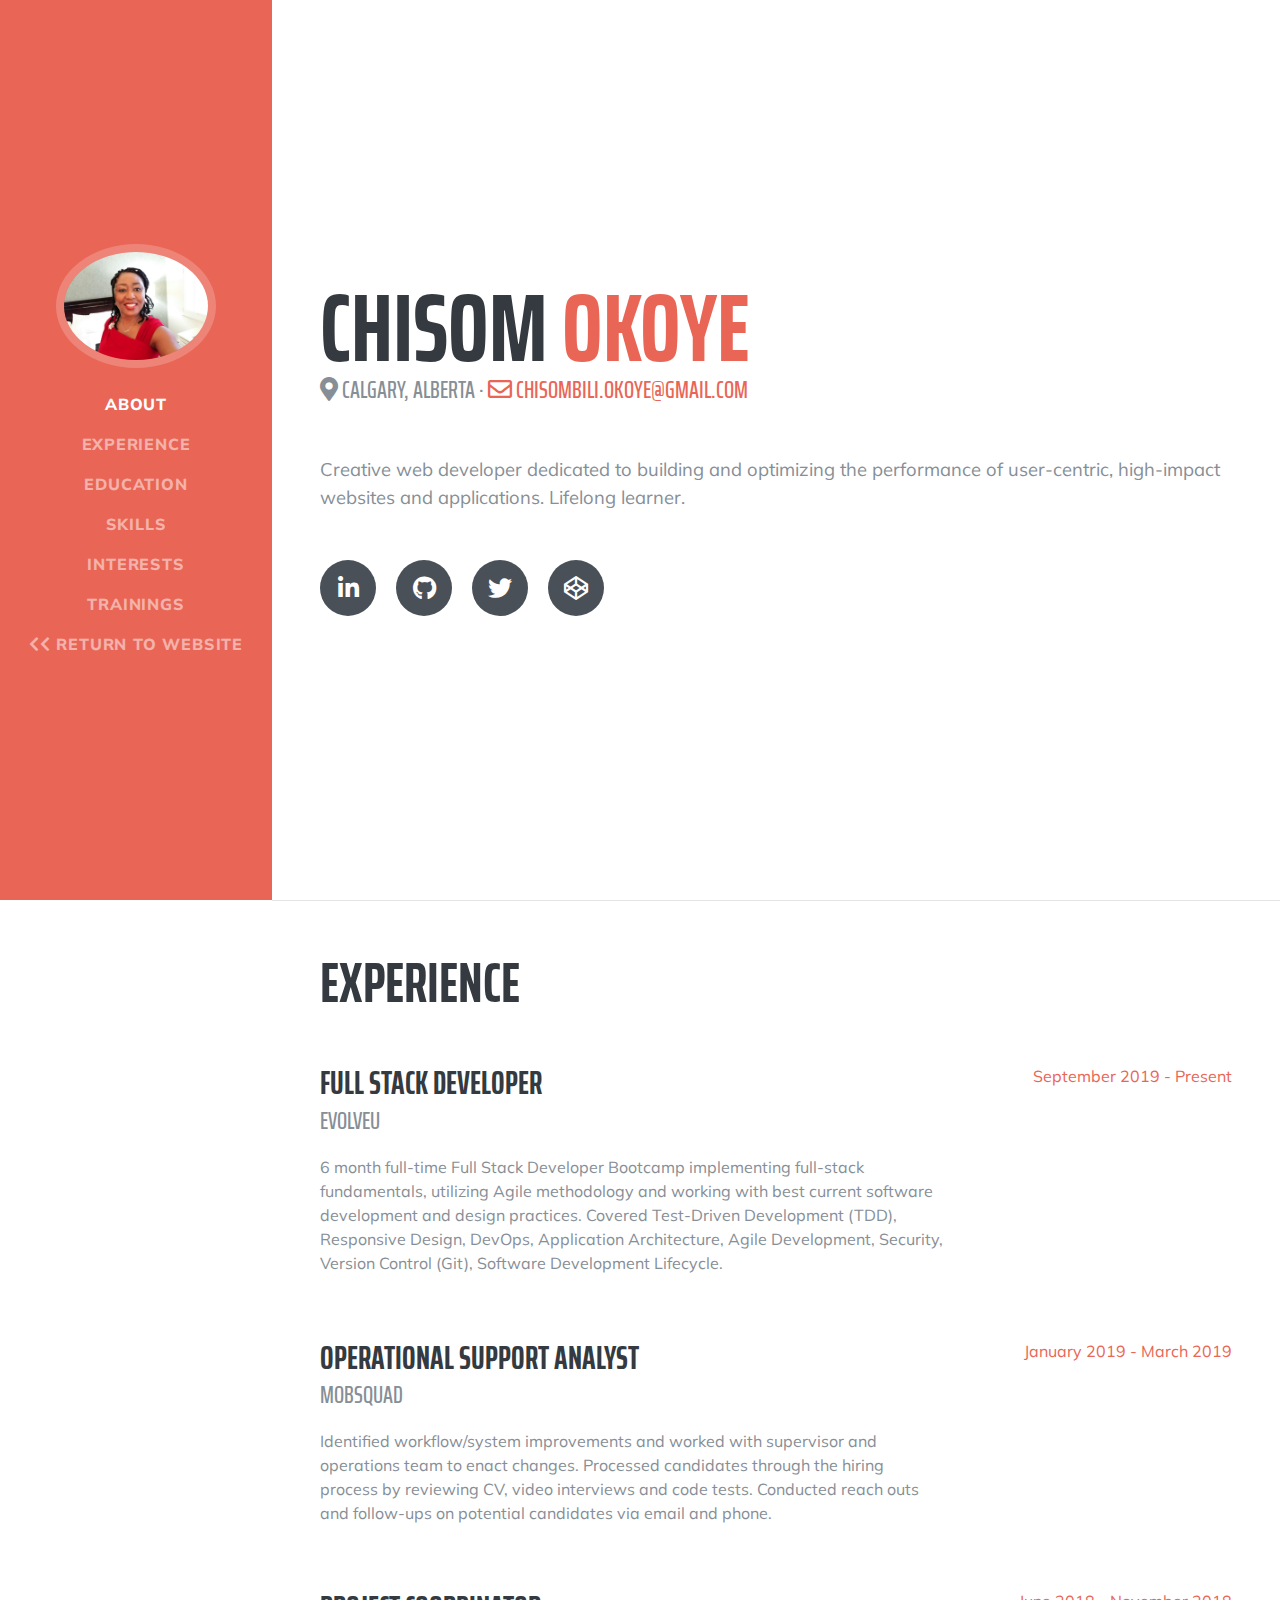
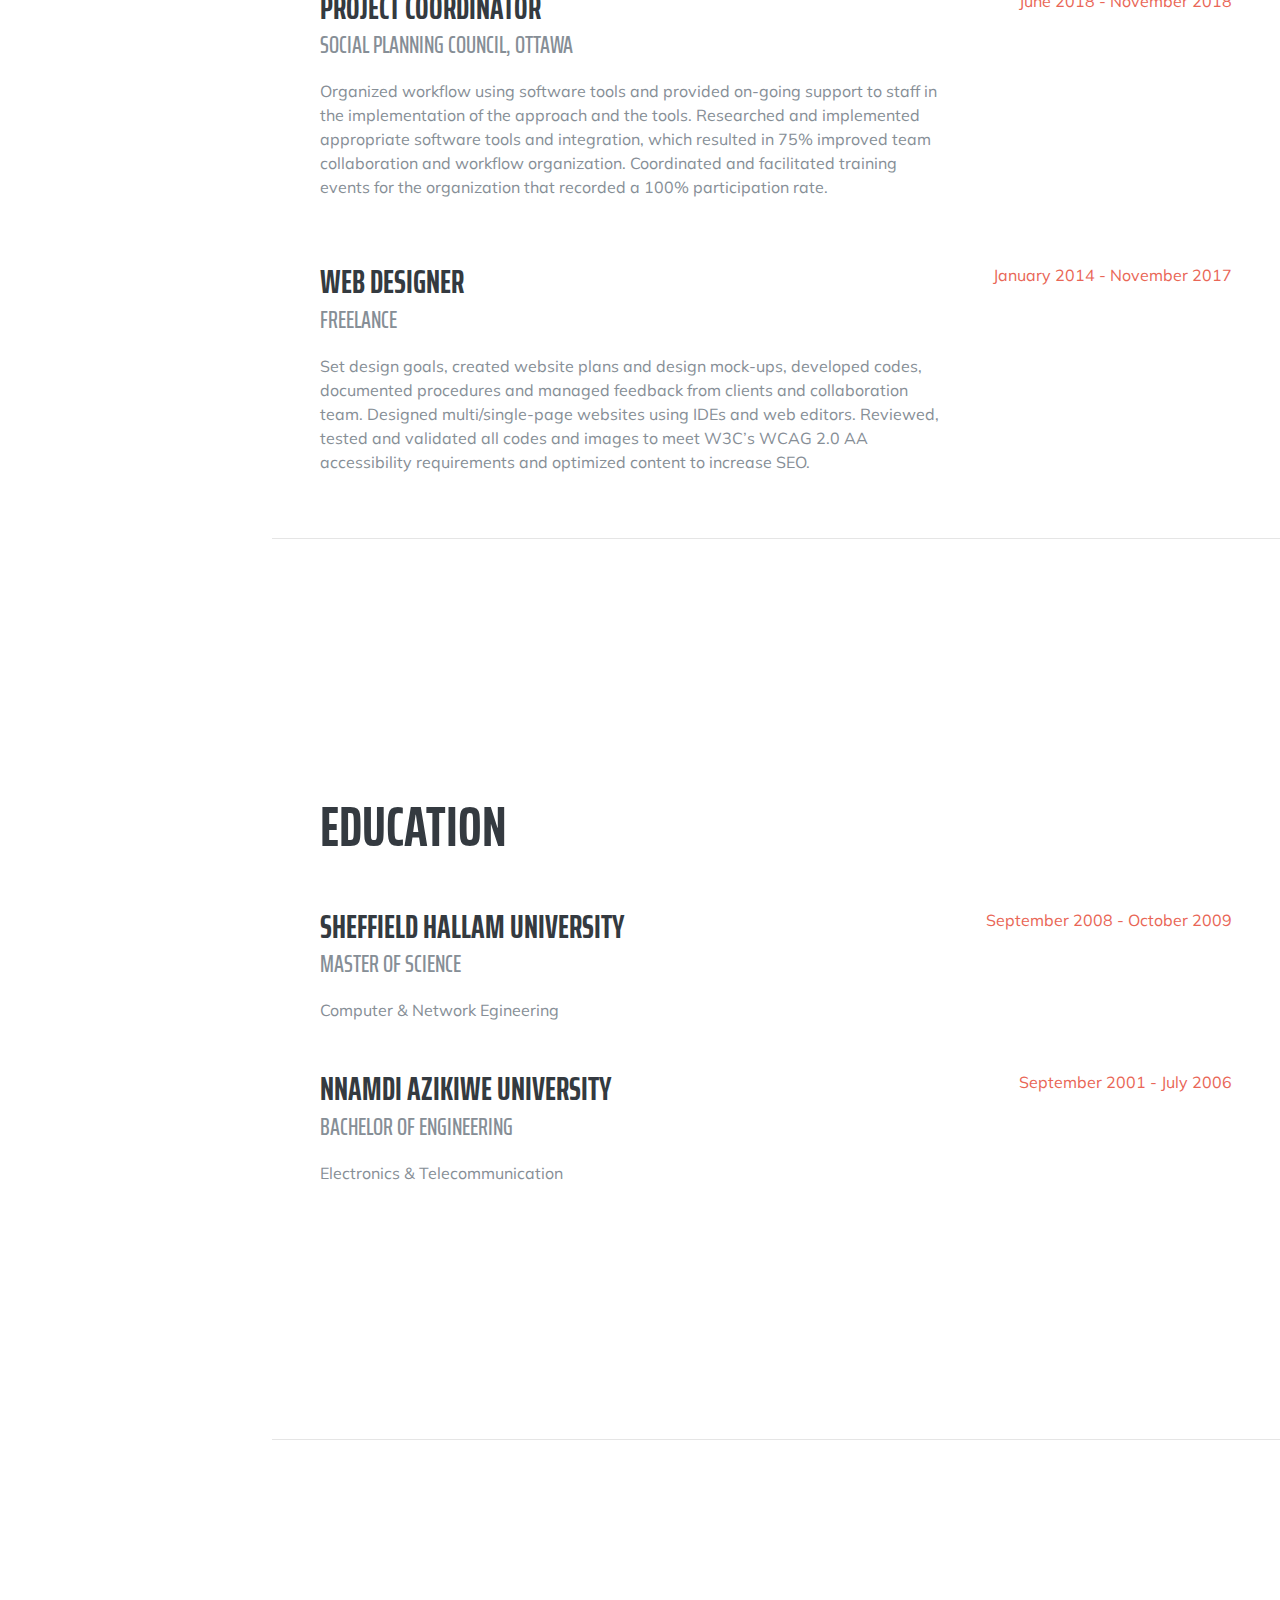
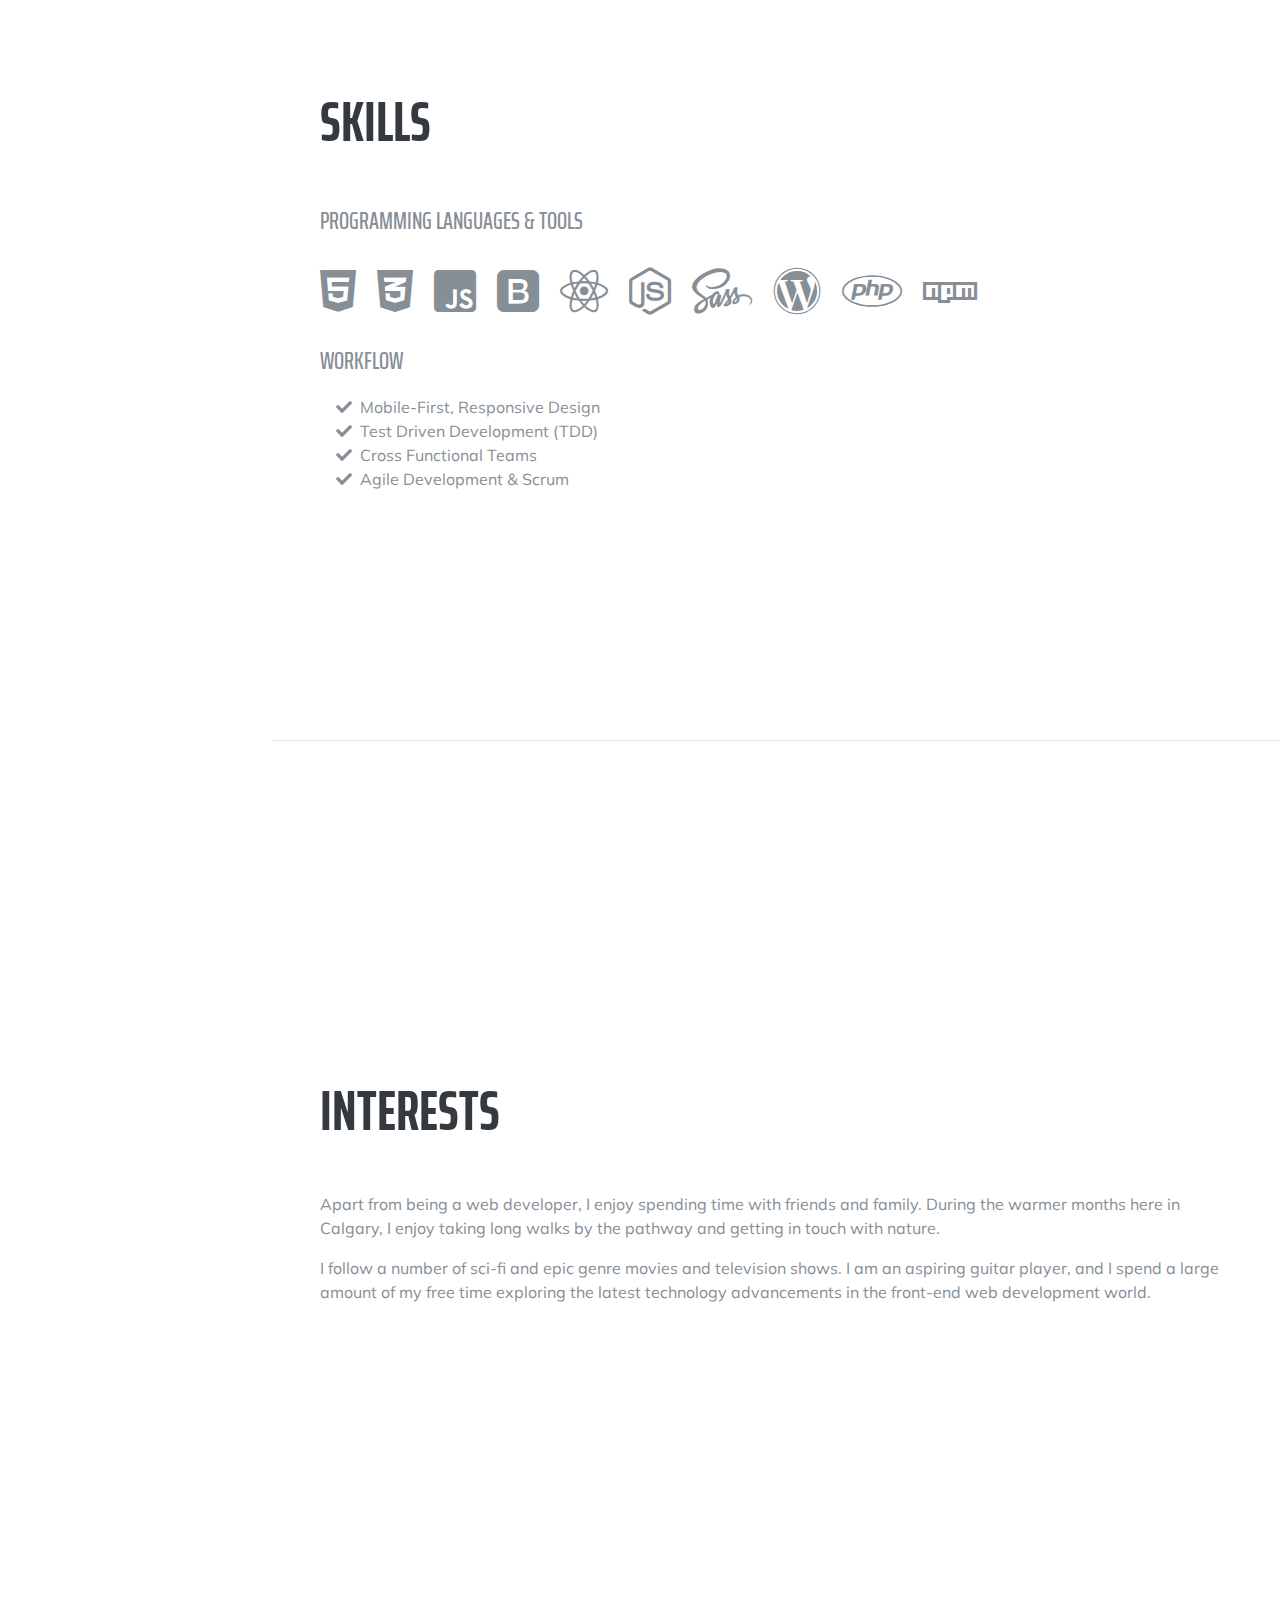
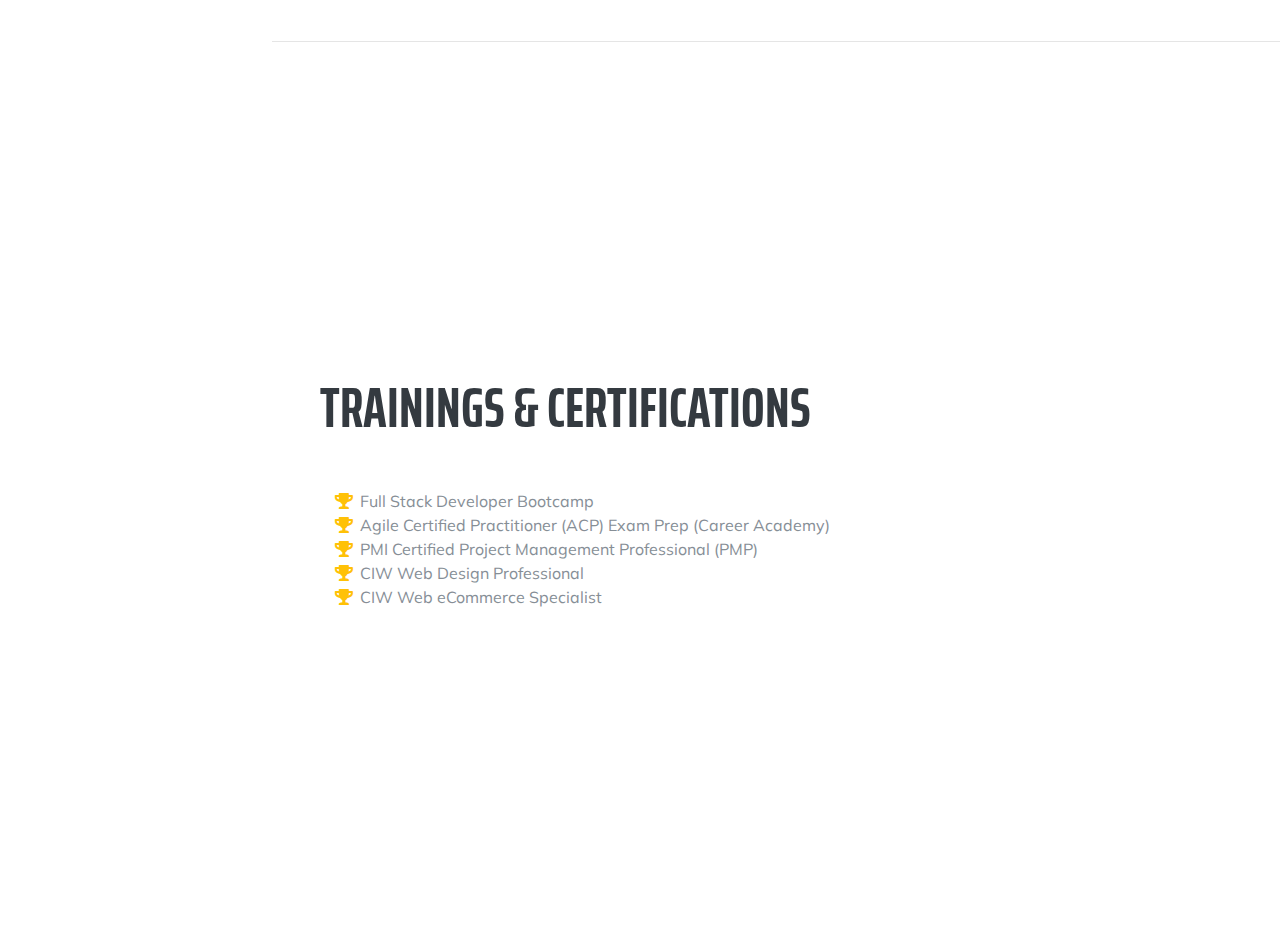
==== resume/index.html @ f071f581 "Updated texts" ====
<!DOCTYPE html>
<html lang="en">
  <head>
    <meta charset="utf-8" />
    <meta
      name="viewport"
      content="width=device-width, initial-scale=1, shrink-to-fit=no"
    />
    <meta name="description" content="My Web Developer Resume" />
    <meta name="author" content="Chisombili Okoye" />

    <title>Resume - Chisombili Okoye</title>

    <!-- Bootstrap core CSS -->
    <link href="vendor/bootstrap/css/bootstrap.min.css" rel="stylesheet" />

    <!-- Custom fonts for this template -->
    <link
      href="https://fonts.googleapis.com/css?family=Saira+Extra+Condensed:500,700"
      rel="stylesheet"
    />
    <link
      href="https://fonts.googleapis.com/css?family=Muli:400,400i,800,800i"
      rel="stylesheet"
    />
    <link href="vendor/fontawesome-free/css/all.min.css" rel="stylesheet" />

    <!-- Custom styles for this template -->
    <link href="css/resume.css" rel="stylesheet" />
    <link rel="icon" type="image" href="../images/favicon.png" />
  </head>

  <body id="page-top">
    <nav
      class="navbar navbar-expand-lg navbar-dark bg-primary fixed-top"
      id="sideNav"
    >
      <a class="navbar-brand js-scroll-trigger" href="#page-top">
        <span class="d-block d-lg-none">Chisom Okoye</span>
        <span class="d-none d-lg-block">
          <img
            class="img-fluid img-profile rounded-circle mx-auto mb-2"
            src="../images/profilePhoto.jpg"
            alt=""
          />
        </span>
      </a>
      <button
        class="navbar-toggler"
        type="button"
        data-toggle="collapse"
        data-target="#navbarSupportedContent"
        aria-controls="navbarSupportedContent"
        aria-expanded="false"
        aria-label="Toggle navigation"
      >
        <span class="navbar-toggler-icon"></span>
      </button>
      <div class="collapse navbar-collapse" id="navbarSupportedContent">
        <ul class="navbar-nav">
          <li class="nav-item">
            <a class="nav-link js-scroll-trigger" href="#about">About</a>
          </li>
          <li class="nav-item">
            <a class="nav-link js-scroll-trigger" href="#experience"
              >Experience</a
            >
          </li>
          <li class="nav-item">
            <a class="nav-link js-scroll-trigger" href="#education"
              >Education</a
            >
          </li>
          <li class="nav-item">
            <a class="nav-link js-scroll-trigger" href="#skills">Skills</a>
          </li>
          <li class="nav-item">
            <a class="nav-link js-scroll-trigger" href="#interests"
              >Interests</a
            >
          </li>
          <li class="nav-item">
            <a class="nav-link js-scroll-trigger" href="#awards">Trainings</a>
          </li>
          <li class="nav-item">
            <a class="nav-link js-scroll-trigger" href="../index.html"
              ><i class="fas fa-chevron-left"></i
              ><i class="fas fa-chevron-left"></i> Return to Website</a
            >
          </li>
        </ul>
      </div>
    </nav>

    <div class="container-fluid p-0">
      <section
        class="resume-section p-3 p-lg-5 d-flex align-items-center"
        id="about"
      >
        <div class="w-100">
          <h1 class="mb-0">
            Chisom
            <span class="text-primary">Okoye</span>
          </h1>
          <div class="subheading mb-5">
            <i class="fas fa-map-marker-alt"></i>
            Calgary, Alberta ·
            <a href="mailto:chisombili.okoye@gmail.com">
              <i class="far fa-envelope"></i>
              chisombili.okoye@gmail.com</a
            >
          </div>
          <p class="lead mb-5">
            Creative web developer dedicated to building and optimizing the
            performance of user-centric, high-impact websites and applications.
            Lifelong learner.
          </p>
          <div class="social-icons">
            <a href="https://www.linkedin.com/in/chisom-trisha-okoye/">
              <i class="fab fa-linkedin-in"></i>
            </a>
            <a href="https://github.com/Trishachi">
              <i class="fab fa-github"></i>
            </a>
            <a href="https://twitter.com/trishachi">
              <i class="fab fa-twitter"></i>
            </a>
            <a href="https://codepen.io/trishachi">
              <i class="fab fa-codepen"></i>
            </a>
          </div>
        </div>
      </section>

      <hr class="m-0" />

      <section
        class="resume-section p-3 p-lg-5 d-flex justify-content-center"
        id="experience"
      >
        <div class="w-100">
          <h2 class="mb-5">Experience</h2>

          <div
            class="resume-item d-flex flex-column flex-md-row justify-content-between mb-5"
          >
            <div class="resume-content">
              <h3 class="mb-0">Full Stack Developer</h3>
              <div class="subheading mb-3">EvolveU</div>
              <p>
                6 month full-time Full Stack Developer Bootcamp implementing
                full-stack fundamentals, utilizing Agile methodology and working
                with best current software development and design practices.
                Covered Test-Driven Development (TDD), Responsive Design,
                DevOps, Application Architecture, Agile Development, Security,
                Version Control (Git), Software Development Lifecycle.
              </p>
            </div>
            <div class="resume-date text-md-right">
              <span class="text-primary">September 2019 - Present</span>
            </div>
          </div>

          <div
            class="resume-item d-flex flex-column flex-md-row justify-content-between mb-5"
          >
            <div class="resume-content">
              <h3 class="mb-0">Operational Support Analyst</h3>
              <div class="subheading mb-3">MobSquad</div>
              <p>
                Identified workflow/system improvements and worked with
                supervisor and operations team to enact changes. Processed
                candidates through the hiring process by reviewing CV, video
                interviews and code tests. Conducted reach outs and follow-ups
                on potential candidates via email and phone.
              </p>
            </div>
            <div class="resume-date text-md-right">
              <span class="text-primary">January 2019 - March 2019</span>
            </div>
          </div>

          <div
            class="resume-item d-flex flex-column flex-md-row justify-content-between mb-5"
          >
            <div class="resume-content">
              <h3 class="mb-0">Project Coordinator</h3>
              <div class="subheading mb-3">Social Planning Council, Ottawa</div>
              <p>
                Organized workflow using software tools and provided on-going
                support to staff in the implementation of the approach and the
                tools. Researched and implemented appropriate software tools and
                integration, which resulted in 75% improved team collaboration
                and workflow organization. Coordinated and facilitated training
                events for the organization that recorded a 100% participation
                rate.
              </p>
            </div>
            <div class="resume-date text-md-right">
              <span class="text-primary">June 2018 - November 2018</span>
            </div>
          </div>

          <div
            class="resume-item d-flex flex-column flex-md-row justify-content-between"
          >
            <div class="resume-content">
              <h3 class="mb-0">Web Designer</h3>
              <div class="subheading mb-3">Freelance</div>
              <p>
                Set design goals, created website plans and design mock-ups,
                developed codes, documented procedures and managed feedback from
                clients and collaboration team. Designed multi/single-page
                websites using IDEs and web editors. Reviewed, tested and
                validated all codes and images to meet W3C’s WCAG 2.0 AA
                accessibility requirements and optimized content to increase
                SEO.
              </p>
            </div>
            <div class="resume-date text-md-right">
              <span class="text-primary">January 2014 - November 2017</span>
            </div>
          </div>
        </div>
      </section>

      <hr class="m-0" />

      <section
        class="resume-section p-3 p-lg-5 d-flex align-items-center"
        id="education"
      >
        <div class="w-100">
          <h2 class="mb-5">Education</h2>

          <div
            class="resume-item d-flex flex-column flex-md-row justify-content-between mb-5"
          >
            <div class="resume-content">
              <h3 class="mb-0">Sheffield Hallam University</h3>
              <div class="subheading mb-3">Master of Science</div>
              <div>Computer & Network Egineering</div>
            </div>
            <div class="resume-date text-md-right">
              <span class="text-primary">September 2008 - October 2009</span>
            </div>
          </div>

          <div
            class="resume-item d-flex flex-column flex-md-row justify-content-between"
          >
            <div class="resume-content">
              <h3 class="mb-0">Nnamdi Azikiwe University</h3>
              <div class="subheading mb-3">Bachelor of Engineering</div>
              <div>Electronics & Telecommunication</div>
            </div>
            <div class="resume-date text-md-right">
              <span class="text-primary">September 2001 - July 2006</span>
            </div>
          </div>
        </div>
      </section>

      <hr class="m-0" />

      <section
        class="resume-section p-3 p-lg-5 d-flex align-items-center"
        id="skills"
      >
        <div class="w-100">
          <h2 class="mb-5">Skills</h2>

          <div class="subheading mb-3">Programming Languages &amp; Tools</div>
          <ul class="list-inline dev-icons">
            <li class="list-inline-item">
              <i class="fab fa-html5"></i>
            </li>
            <li class="list-inline-item">
              <i class="fab fa-css3-alt"></i>
            </li>
            <li class="list-inline-item">
              <i class="fab fa-js-square"></i>
            </li>
            <li class="list-inline-item">
              <i class="fab fa-bootstrap"></i>
            </li>
            <li class="list-inline-item">
              <i class="fab fa-react"></i>
            </li>
            <li class="list-inline-item">
              <i class="fab fa-node-js"></i>
            </li>
            <li class="list-inline-item">
              <i class="fab fa-sass"></i>
            </li>
            <li class="list-inline-item">
              <i class="fab fa-wordpress"></i>
            </li>
            <li class="list-inline-item">
              <i class="fab fa-php"></i>
            </li>
            <li class="list-inline-item">
              <i class="fab fa-npm"></i>
            </li>
          </ul>

          <div class="subheading mb-3">Workflow</div>
          <ul class="fa-ul mb-0">
            <li>
              <i class="fa-li fa fa-check"></i>
              Mobile-First, Responsive Design
            </li>
            <li>
              <i class="fa-li fa fa-check"></i>
              Test Driven Development (TDD)
            </li>
            <li>
              <i class="fa-li fa fa-check"></i>
              Cross Functional Teams
            </li>
            <li>
              <i class="fa-li fa fa-check"></i>
              Agile Development &amp; Scrum
            </li>
          </ul>
        </div>
      </section>

      <hr class="m-0" />

      <section
        class="resume-section p-3 p-lg-5 d-flex align-items-center"
        id="interests"
      >
        <div class="w-100">
          <h2 class="mb-5">Interests</h2>
          <p>
            Apart from being a web developer, I enjoy spending time with friends
            and family. During the warmer months here in Calgary, I enjoy taking
            long walks by the pathway and getting in touch with nature.
          </p>
          <p class="mb-0">
            I follow a number of sci-fi and epic genre movies and television
            shows. I am an aspiring guitar player, and I spend a large amount of
            my free time exploring the latest technology advancements in the
            front-end web development world.
          </p>
        </div>
      </section>

      <hr class="m-0" />

      <section
        class="resume-section p-3 p-lg-5 d-flex align-items-center"
        id="awards"
      >
        <div class="w-100">
          <h2 class="mb-5">Trainings &amp; Certifications</h2>
          <ul class="fa-ul mb-0">
            <li>
              <i class="fa-li fa fa-trophy text-warning"></i>
              Full Stack Developer Bootcamp
            </li>
            <li>
              <i class="fa-li fa fa-trophy text-warning"></i>
              Agile Certified Practitioner (ACP) Exam Prep (Career Academy)
            </li>
            <li>
              <i class="fa-li fa fa-trophy text-warning"></i>
              PMI Certified Project Management Professional (PMP)
            </li>
            <li>
              <i class="fa-li fa fa-trophy text-warning"></i>
              CIW Web Design Professional
            </li>
            <li>
              <i class="fa-li fa fa-trophy text-warning"></i>
              CIW Web eCommerce Specialist
            </li>
          </ul>
        </div>
      </section>
    </div>

    <!-- Bootstrap core JavaScript -->
    <script src="vendor/jquery/jquery.min.js"></script>
    <script src="vendor/bootstrap/js/bootstrap.bundle.min.js"></script>

    <!-- Plugin JavaScript -->
    <script src="vendor/jquery-easing/jquery.easing.min.js"></script>

    <!-- Custom scripts for this template -->
    <script src="js/resume.min.js"></script>
  </body>
</html>
---- resume/css/resume.css ----
/*!
 * Start Bootstrap - Resume v5.0.8 (https://startbootstrap.com/template-overviews/resume)
 * Copyright 2013-2019 Start Bootstrap
 * Licensed under MIT (https://github.com/BlackrockDigital/startbootstrap-resume/blob/master/LICENSE)
 */

body {
  font-family: "Muli", -apple-system, BlinkMacSystemFont, "Segoe UI", Roboto,
    "Helvetica Neue", Arial, sans-serif, "Apple Color Emoji", "Segoe UI Emoji",
    "Segoe UI Symbol", "Noto Color Emoji";
  padding-top: 54px;
  color: #868e96;
}

@media (min-width: 992px) {
  body {
    padding-top: 0;
    padding-left: 17rem;
  }
}

h1,
h2,
h3,
h4,
h5,
h6 {
  font-family: "Saira Extra Condensed", -apple-system, BlinkMacSystemFont,
    "Segoe UI", Roboto, "Helvetica Neue", Arial, sans-serif, "Apple Color Emoji",
    "Segoe UI Emoji", "Segoe UI Symbol", "Noto Color Emoji";
  font-weight: 700;
  text-transform: uppercase;
  color: #343a40;
}

h1 {
  font-size: 6rem;
  line-height: 5.5rem;
}

h2 {
  font-size: 3.5rem;
}

h3 {
  font-size: 2rem;
}

p.lead {
  font-size: 1.15rem;
  font-weight: 400;
}

.subheading {
  text-transform: uppercase;
  font-weight: 500;
  font-family: "Saira Extra Condensed", -apple-system, BlinkMacSystemFont,
    "Segoe UI", Roboto, "Helvetica Neue", Arial, sans-serif, "Apple Color Emoji",
    "Segoe UI Emoji", "Segoe UI Symbol", "Noto Color Emoji";
  font-size: 1.5rem;
}

.social-icons a {
  display: inline-block;
  height: 3.5rem;
  width: 3.5rem;
  background-color: #495057;
  color: #fff !important;
  border-radius: 100%;
  text-align: center;
  font-size: 1.5rem;
  line-height: 3.5rem;
  margin-right: 1rem;
}

.social-icons a:last-child {
  margin-right: 0;
}

.social-icons a:hover {
  background-color: #e96656;
}

.dev-icons {
  font-size: 3rem;
}

.dev-icons .list-inline-item i:hover {
  color: #e96656;
}

#sideNav .navbar-nav .nav-item .nav-link {
  font-weight: 800;
  letter-spacing: 0.05rem;
  text-transform: uppercase;
}

#sideNav .navbar-toggler:focus {
  outline-color: #d48a6e;
}

@media (min-width: 992px) {
  #sideNav {
    text-align: center;
    position: fixed;
    top: 0;
    left: 0;
    display: flex;
    flex-direction: column;
    width: 17rem;
    height: 100vh;
  }
  #sideNav .navbar-brand {
    display: flex;
    margin: auto auto 0;
    padding: 0.5rem;
  }
  #sideNav .navbar-brand .img-profile {
    max-width: 10rem;
    max-height: 10rem;
    border: 0.5rem solid rgba(255, 255, 255, 0.2);
  }
  #sideNav .navbar-collapse {
    display: flex;
    align-items: flex-start;
    flex-grow: 0;
    width: 100%;
    margin-bottom: auto;
  }
  #sideNav .navbar-collapse .navbar-nav {
    flex-direction: column;
    width: 100%;
  }
  #sideNav .navbar-collapse .navbar-nav .nav-item {
    display: block;
  }
  #sideNav .navbar-collapse .navbar-nav .nav-item .nav-link {
    display: block;
  }
}

section.resume-section {
  padding-top: 5rem !important;
  padding-bottom: 5rem !important;
  max-width: 75rem;
}

section.resume-section .resume-item .resume-date {
  min-width: none;
}

@media (min-width: 768px) {
  section.resume-section {
    min-height: 100vh;
  }
  section.resume-section .resume-item .resume-date {
    min-width: 18rem;
  }
}

@media (min-width: 992px) {
  section.resume-section {
    padding-top: 3rem !important;
    padding-bottom: 3rem !important;
  }
}

.bg-primary {
  background-color: #e96656 !important;
}

.text-primary {
  /* color: #BD5D38 !important; */
  color: #e96656 !important;
}

a {
  color: #e96656;
}

a:hover,
a:focus,
a:active {
  /* color: #824027; */
  color: #e96656;
}

/* Remove extra spacings on resume when printing */
@media print {
  section.resume-section {
    min-height: 0vh;
    padding-top: 0.5rem !important;
    padding-bottom: 0.5rem !important;
  }
}
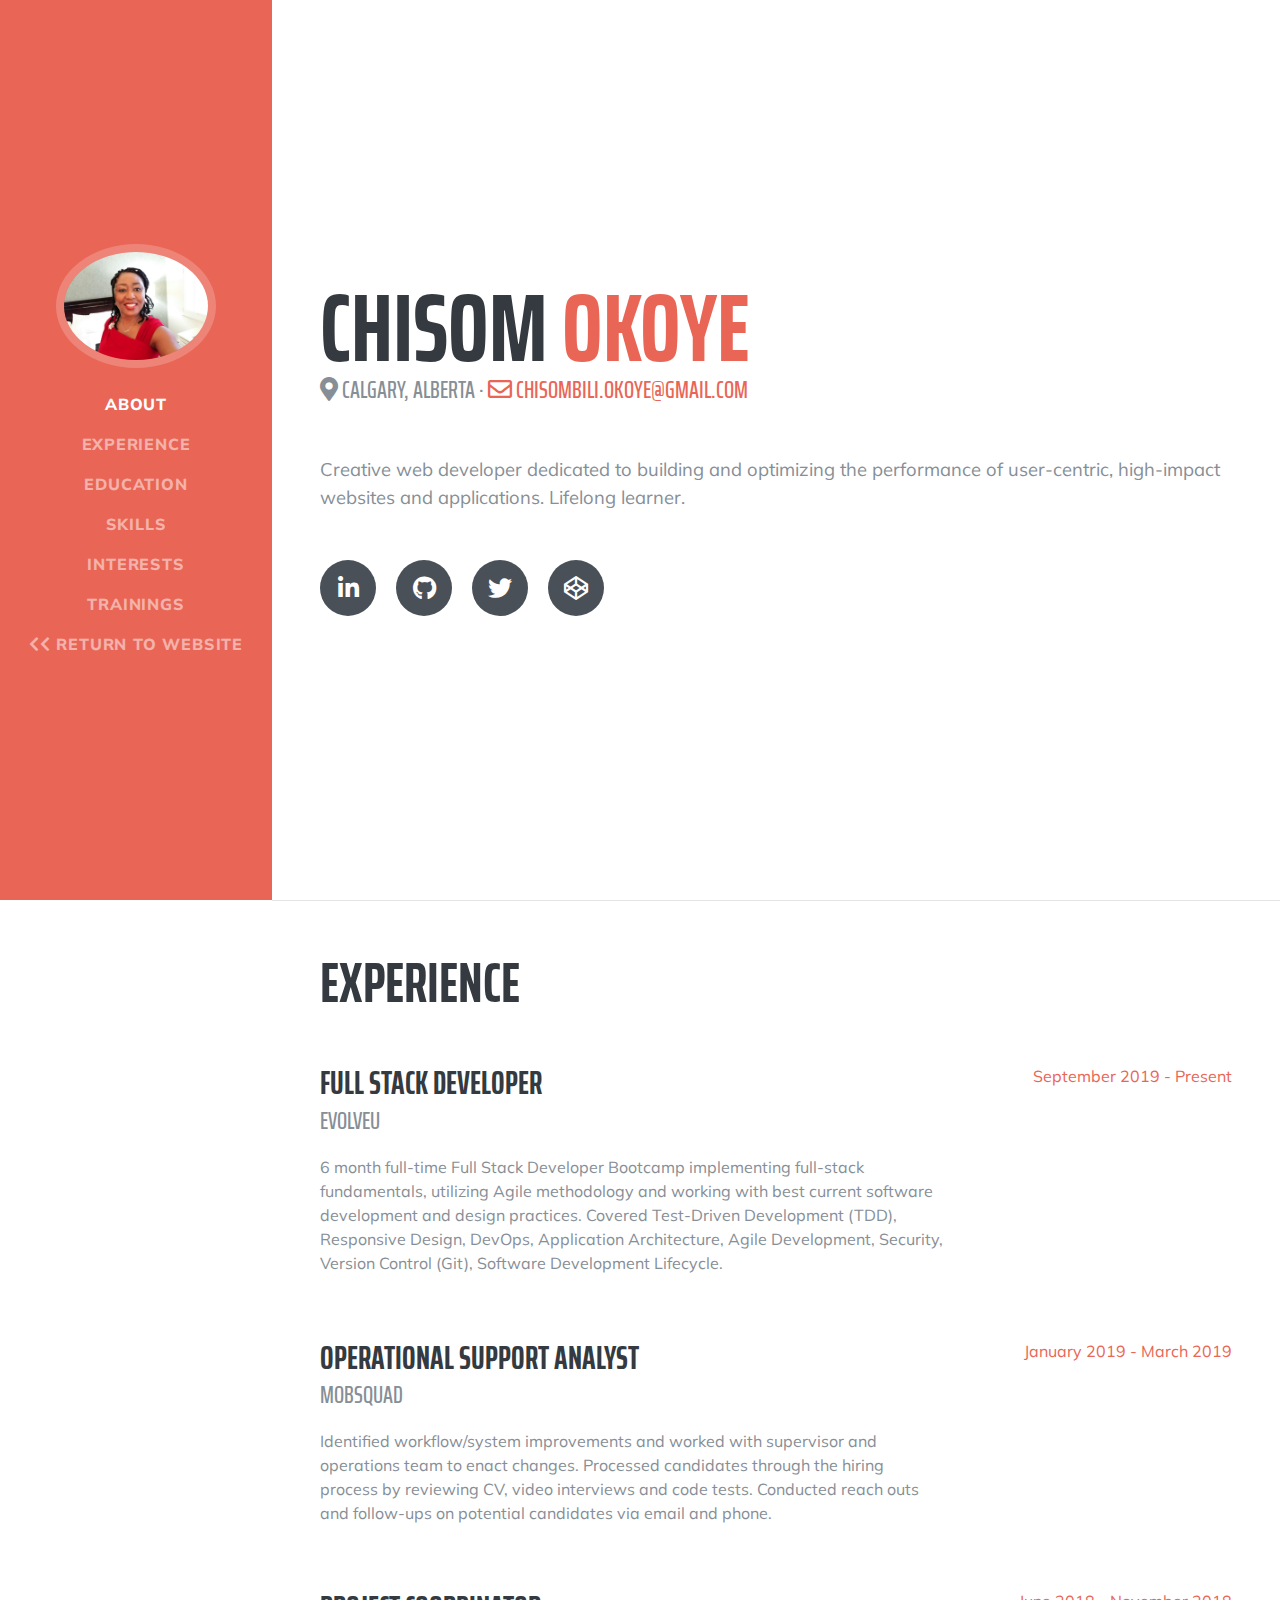
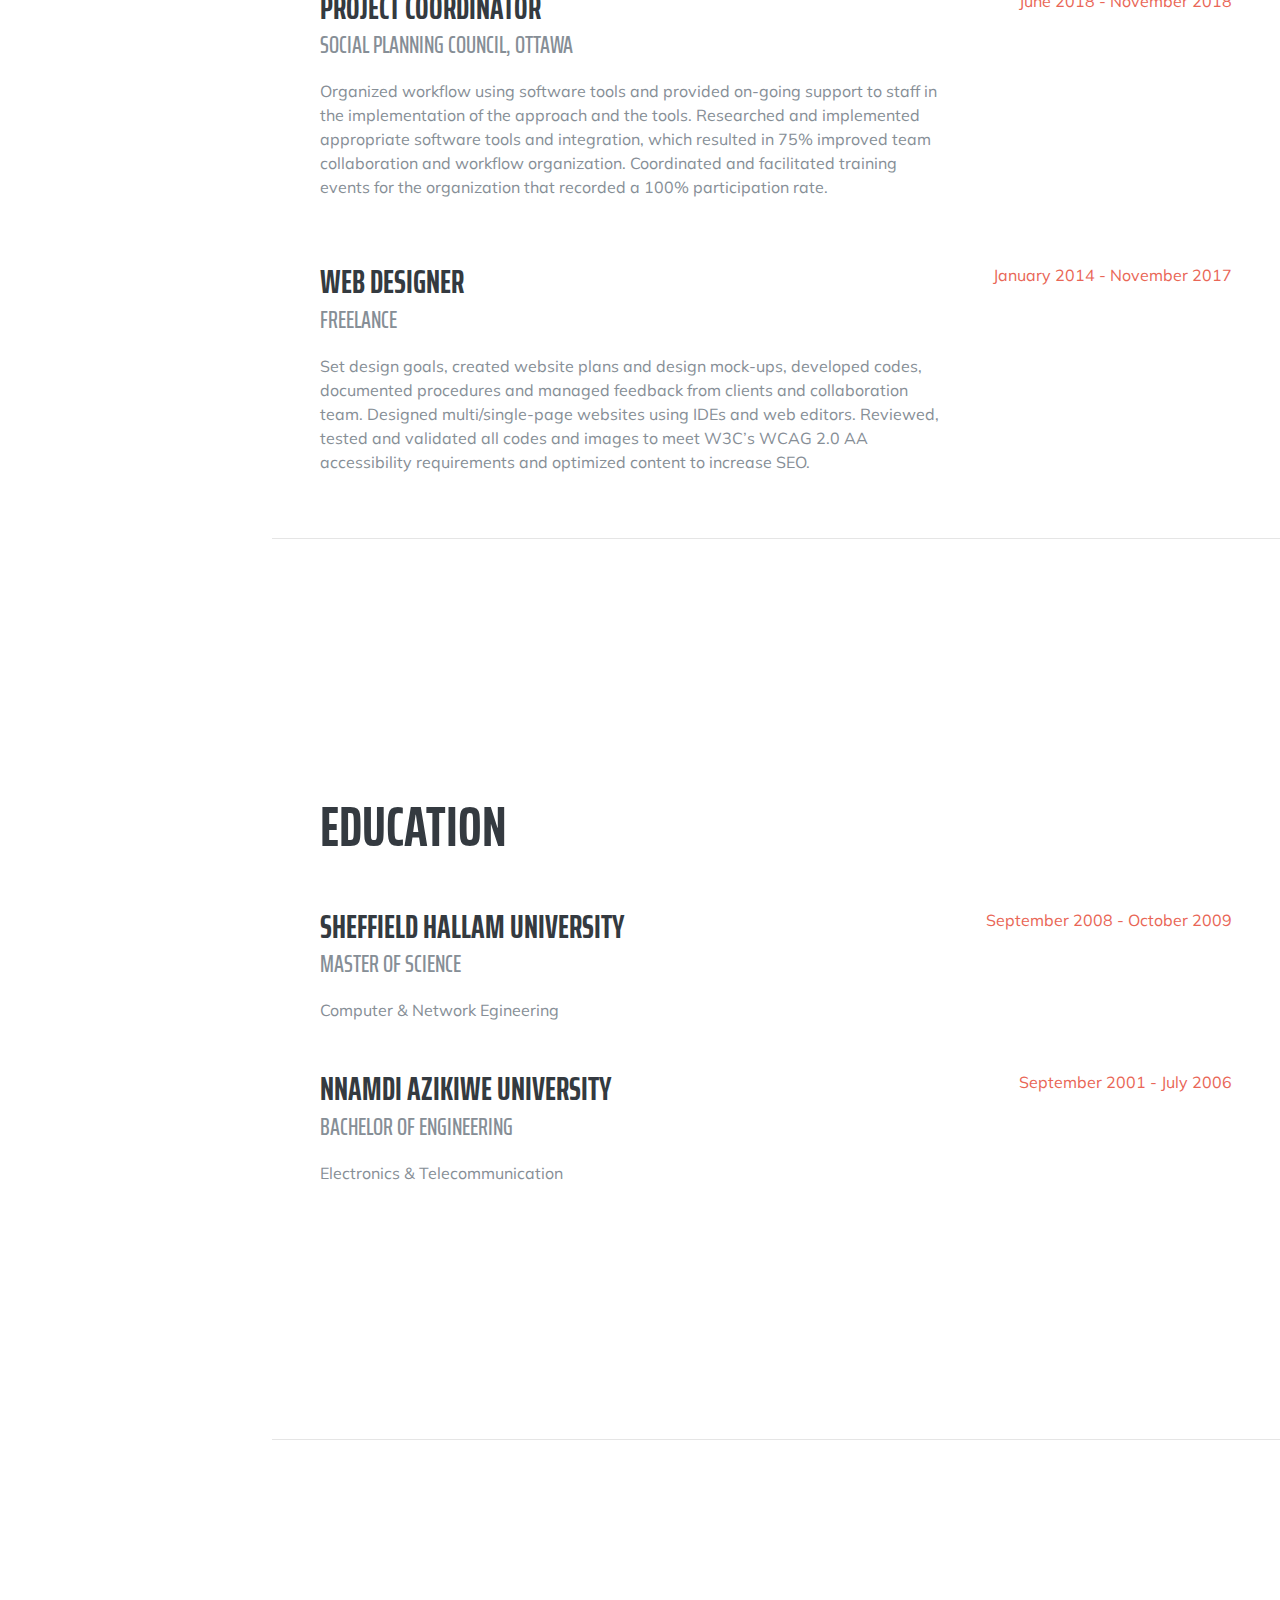
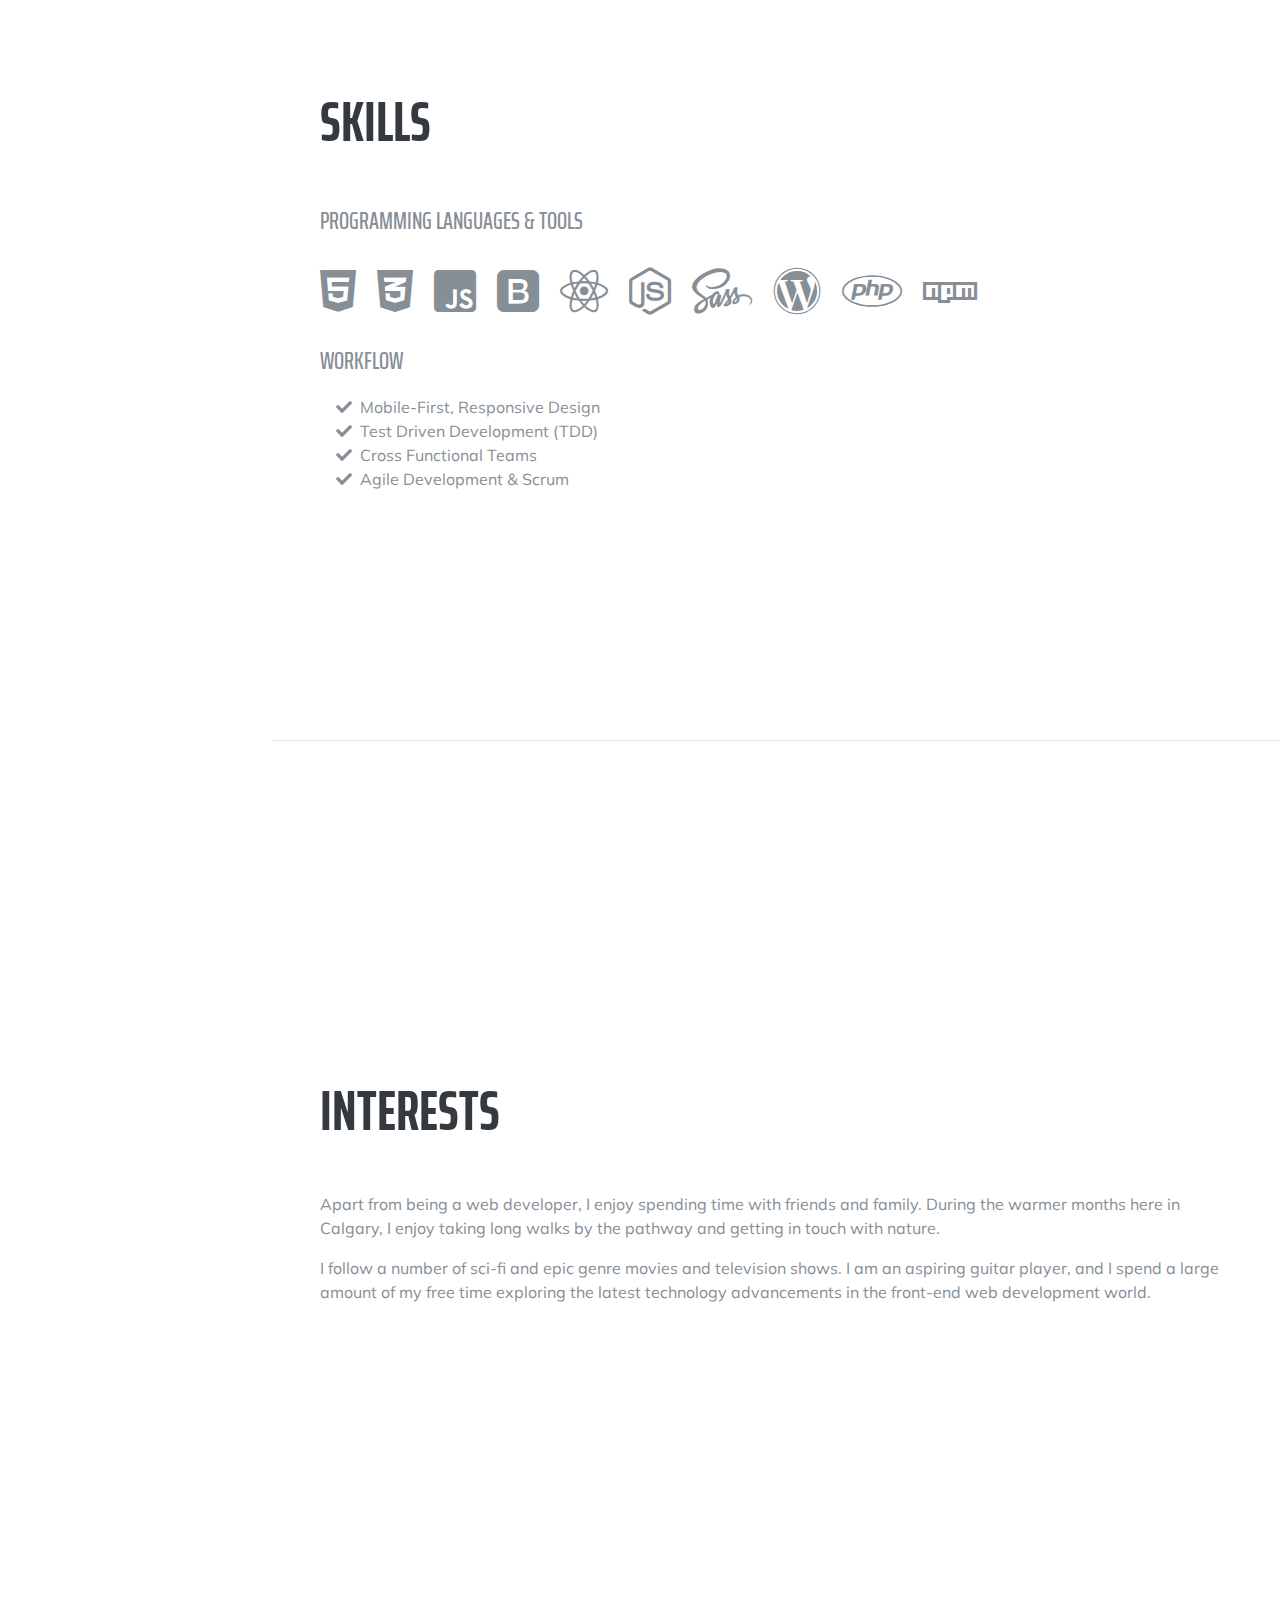
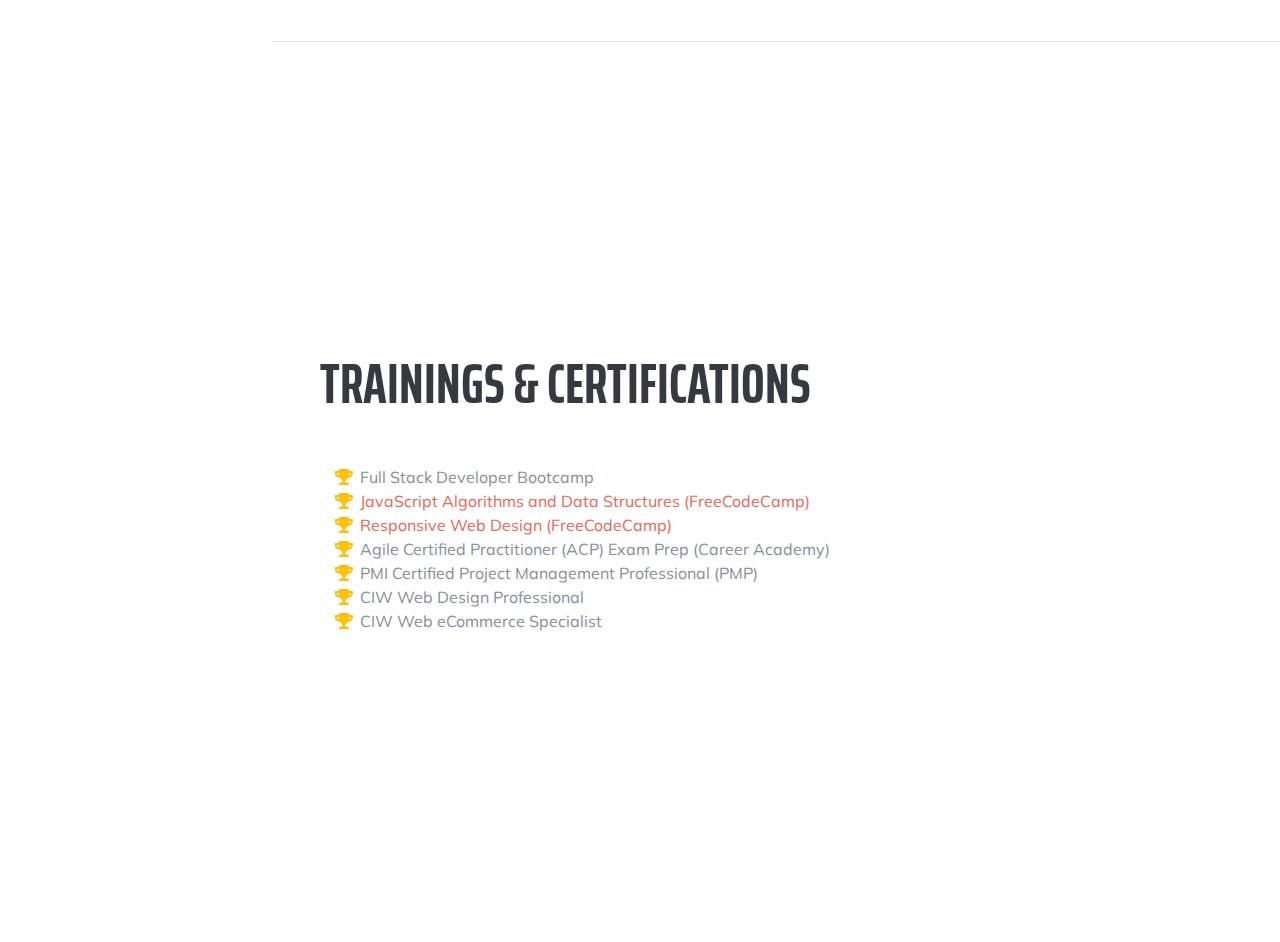
==== commit df30a6b4: "Updated Trainings and Certifications" ====
--- a/resume/index.html
+++ b/resume/index.html
@@ -363,6 +363,22 @@
             </li>
             <li>
               <i class="fa-li fa fa-trophy text-warning"></i>
+              <a
+                href="https://www.freecodecamp.org/certification/trishachi/javascript-algorithms-and-data-structures"
+                target="_blank"
+                >JavaScript Algorithms and Data Structures (FreeCodeCamp)</a
+              >
+            </li>
+            <li>
+              <i class="fa-li fa fa-trophy text-warning"></i>
+              <a
+                href="https://www.freecodecamp.org/certification/trishachi/responsive-web-design"
+                target="_blank"
+                >Responsive Web Design (FreeCodeCamp)</a
+              >
+            </li>
+            <li>
+              <i class="fa-li fa fa-trophy text-warning"></i>
               Agile Certified Practitioner (ACP) Exam Prep (Career Academy)
             </li>
             <li>
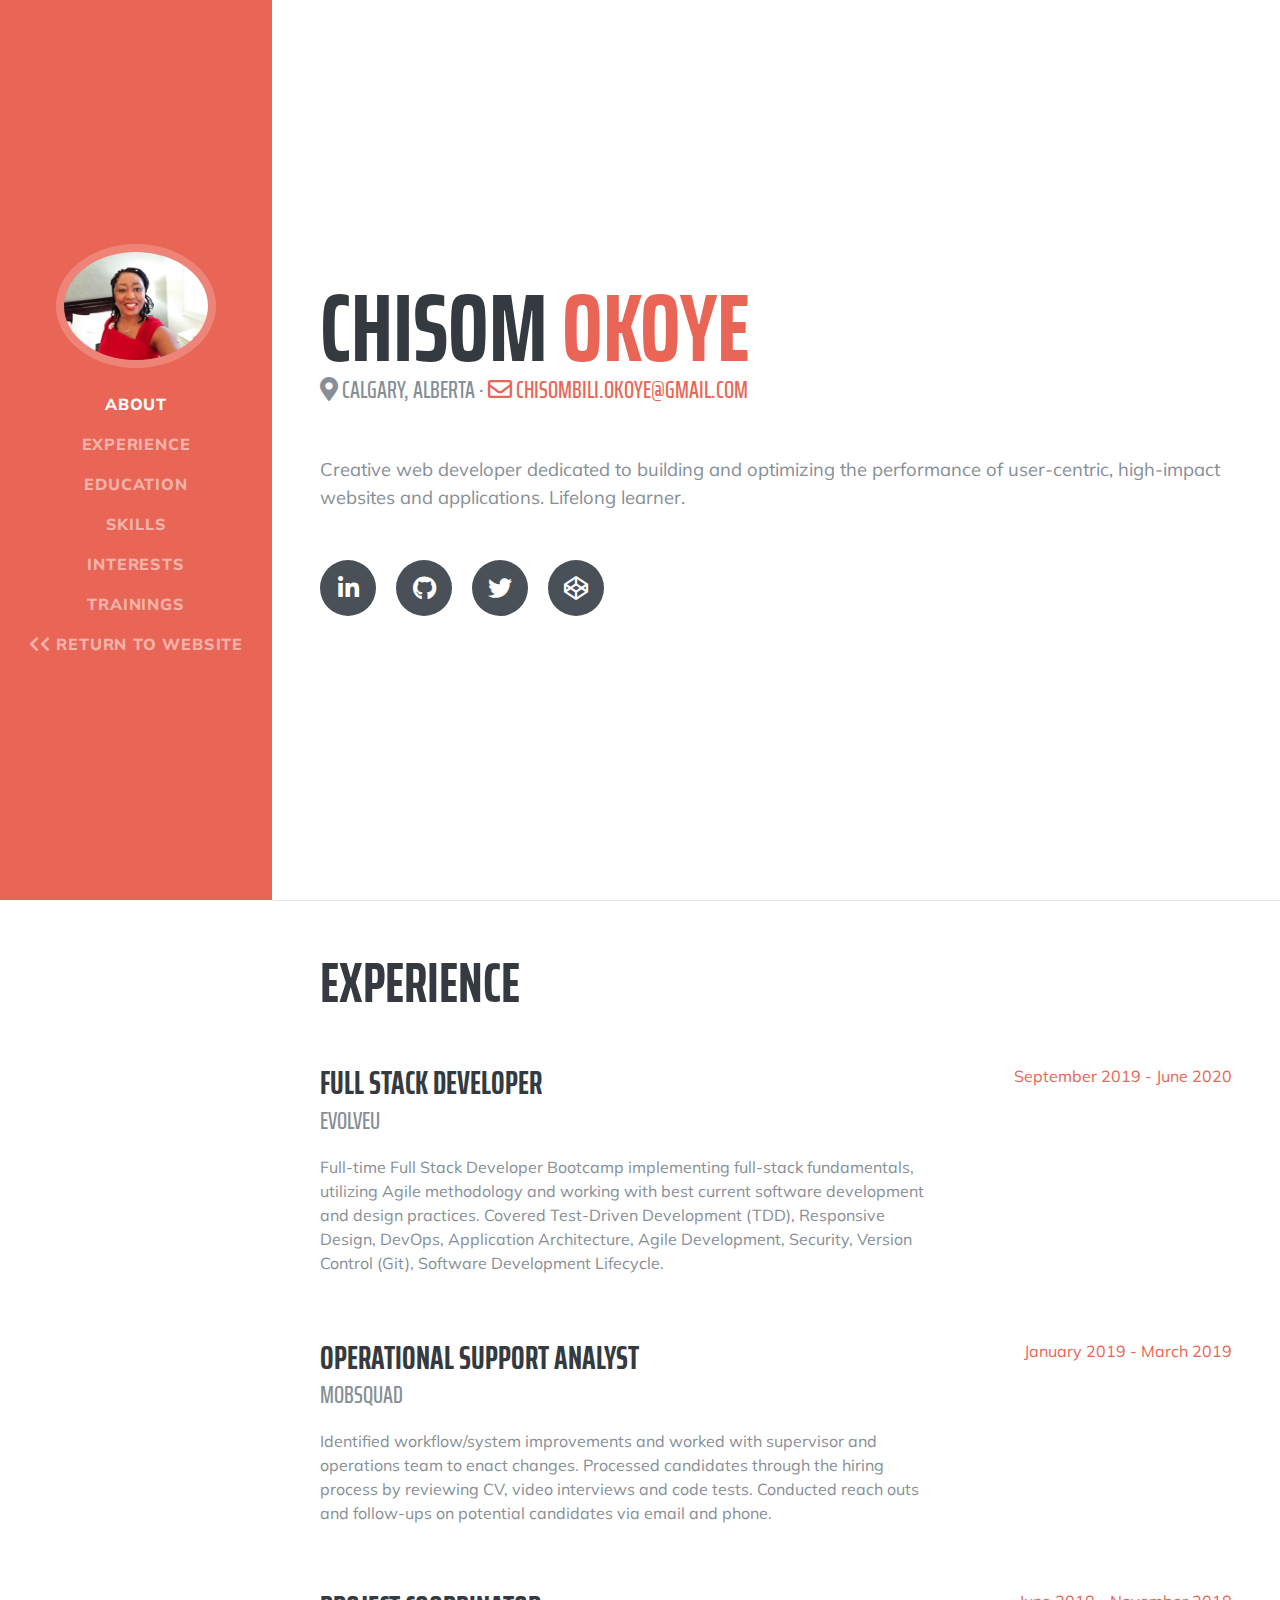
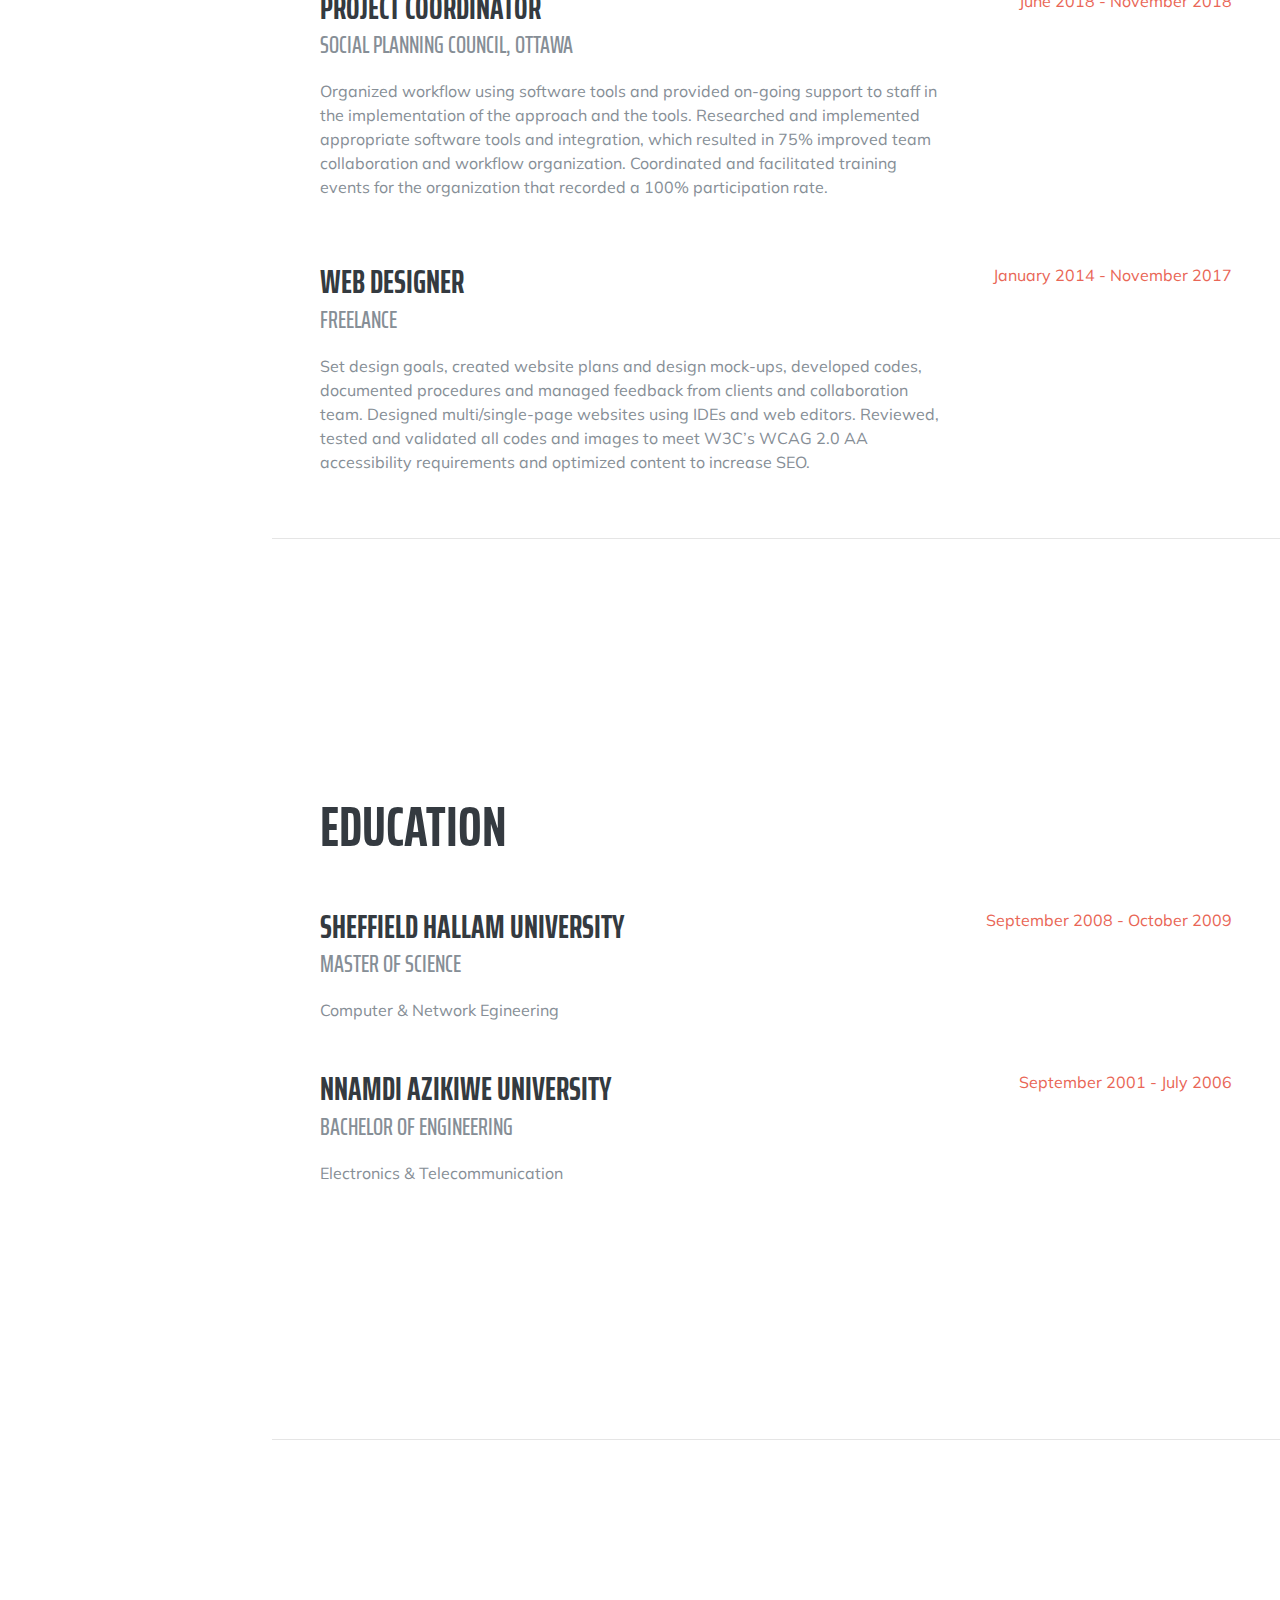
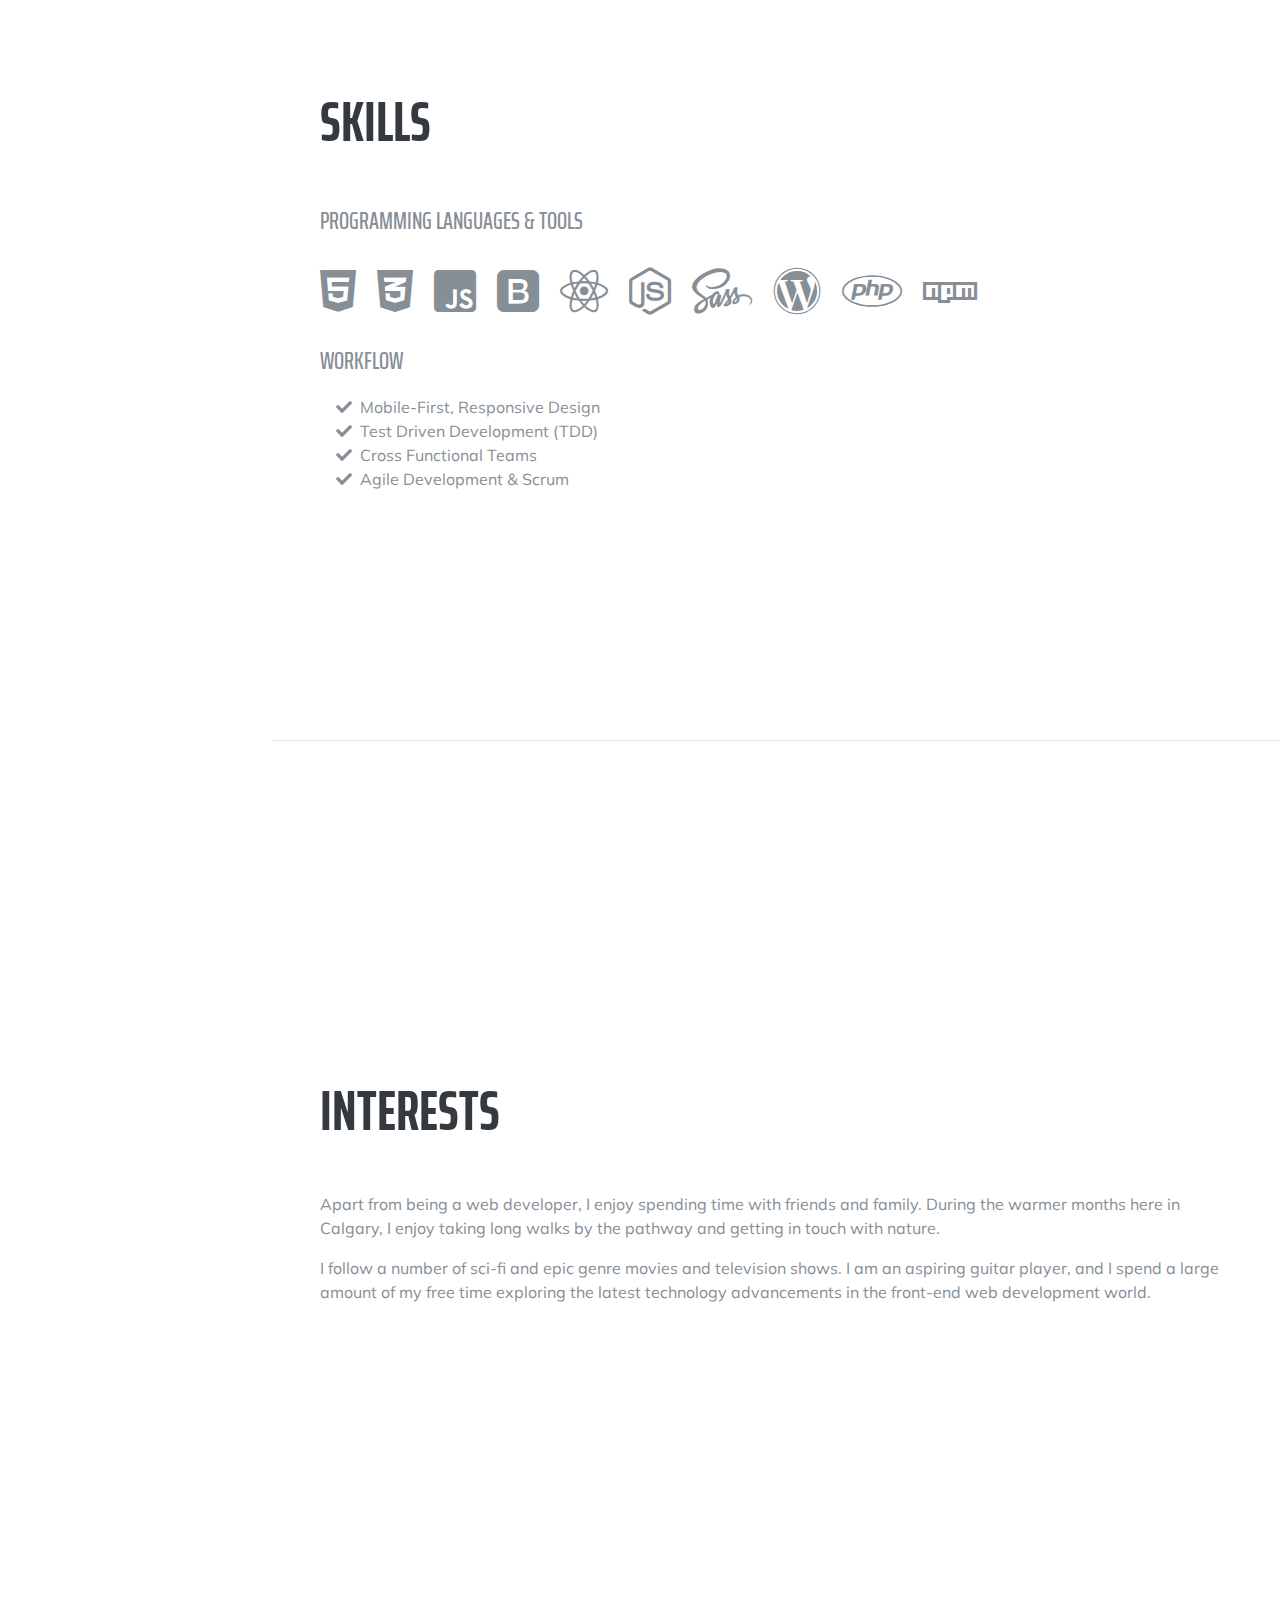
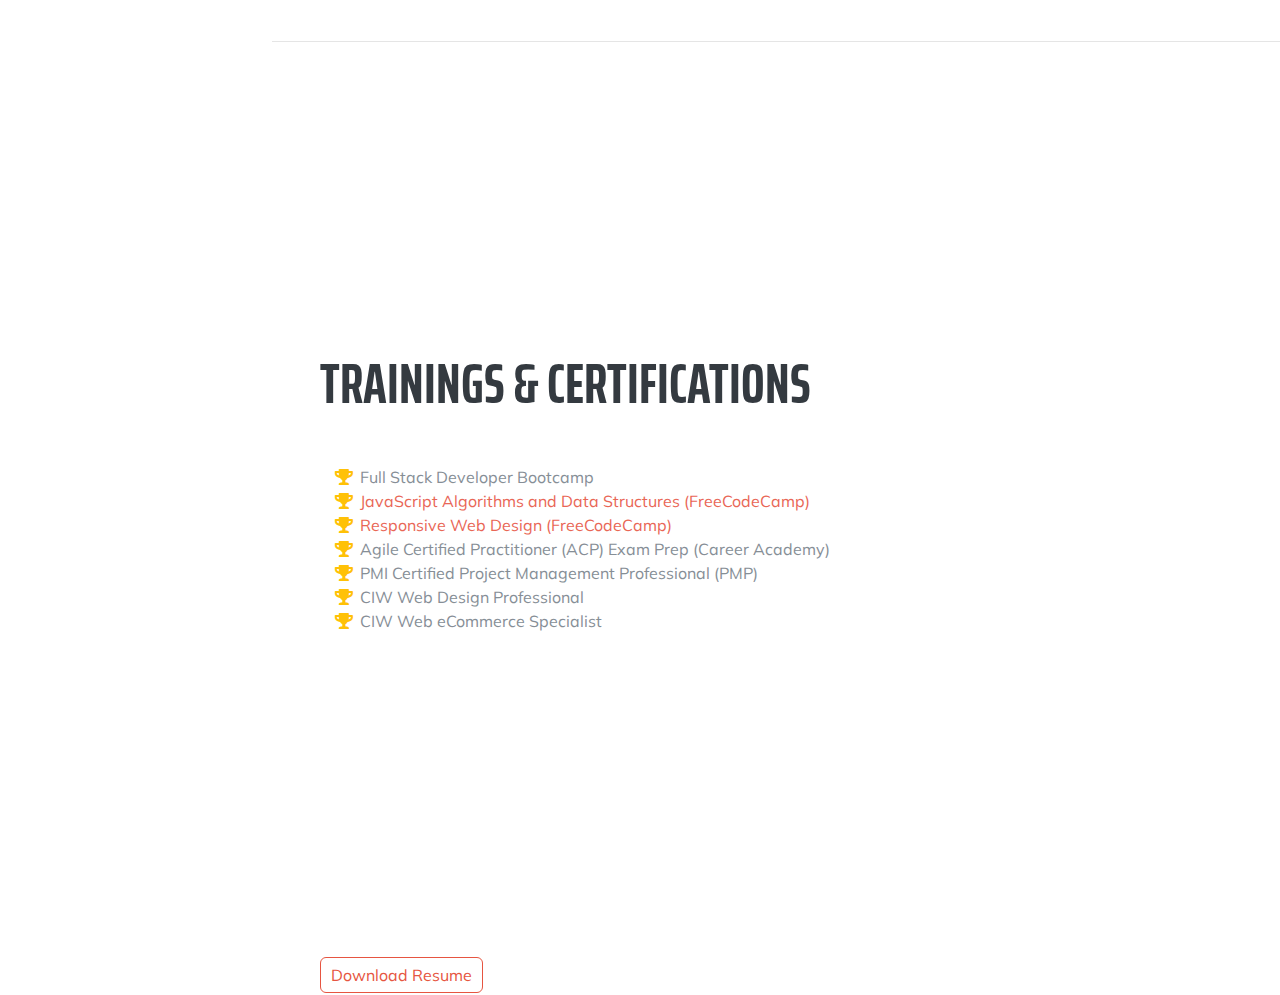
==== commit f31dbdb7: "Resume Updates" ====
--- a/resume/index.html
+++ b/resume/index.html
@@ -26,8 +26,23 @@
     <link href="vendor/fontawesome-free/css/all.min.css" rel="stylesheet" />
 
     <!-- Custom styles for this template -->
+    <!-- <link href="../css/styles.css" rel="stylesheet" /> -->
     <link href="css/resume.css" rel="stylesheet" />
     <link rel="icon" type="image" href="../images/favicon.png" />
+    <!-- Global site tag (gtag.js) - Google Analytics -->
+    <script
+      async
+      src="https://www.googletagmanager.com/gtag/js?id=UA-125325255-2"
+    ></script>
+    <script>
+      window.dataLayer = window.dataLayer || [];
+      function gtag() {
+        dataLayer.push(arguments);
+      }
+      gtag("js", new Date());
+
+      gtag("config", "UA-125325255-2");
+    </script>
   </head>
 
   <body id="page-top">
@@ -148,7 +163,7 @@
               <h3 class="mb-0">Full Stack Developer</h3>
               <div class="subheading mb-3">EvolveU</div>
               <p>
-                6 month full-time Full Stack Developer Bootcamp implementing
+                Full-time Full Stack Developer Bootcamp implementing
                 full-stack fundamentals, utilizing Agile methodology and working
                 with best current software development and design practices.
                 Covered Test-Driven Development (TDD), Responsive Design,
@@ -157,7 +172,7 @@
               </p>
             </div>
             <div class="resume-date text-md-right">
-              <span class="text-primary">September 2019 - Present</span>
+              <span class="text-primary">September 2019 - June 2020</span>
             </div>
           </div>
 
@@ -272,34 +287,84 @@
 
           <div class="subheading mb-3">Programming Languages &amp; Tools</div>
           <ul class="list-inline dev-icons">
-            <li class="list-inline-item">
+            <li
+              class="list-inline-item"
+              data-toggle="tooltip"
+              data-placement="bottom"
+              title="HTML5"
+            >
               <i class="fab fa-html5"></i>
             </li>
-            <li class="list-inline-item">
+            <li
+              class="list-inline-item"
+              data-toggle="tooltip"
+              data-placement="bottom"
+              title="CSS3"
+            >
               <i class="fab fa-css3-alt"></i>
             </li>
-            <li class="list-inline-item">
+            <li
+              class="list-inline-item"
+              data-toggle="tooltip"
+              data-placement="bottom"
+              title="JavaScript"
+            >
               <i class="fab fa-js-square"></i>
             </li>
-            <li class="list-inline-item">
+            <li
+              class="list-inline-item"
+              data-toggle="tooltip"
+              data-placement="bottom"
+              title="Bootstrap"
+            >
               <i class="fab fa-bootstrap"></i>
             </li>
-            <li class="list-inline-item">
+            <li
+              class="list-inline-item"
+              data-toggle="tooltip"
+              data-placement="bottom"
+              title="React JS"
+            >
               <i class="fab fa-react"></i>
             </li>
-            <li class="list-inline-item">
+            <li
+              class="list-inline-item"
+              data-toggle="tooltip"
+              data-placement="bottom"
+              title="node JS"
+            >
               <i class="fab fa-node-js"></i>
             </li>
-            <li class="list-inline-item">
+            <li
+              class="list-inline-item"
+              data-toggle="tooltip"
+              data-placement="bottom"
+              title="SASS"
+            >
               <i class="fab fa-sass"></i>
             </li>
-            <li class="list-inline-item">
+            <li
+              class="list-inline-item"
+              data-toggle="tooltip"
+              data-placement="bottom"
+              title="WordPress"
+            >
               <i class="fab fa-wordpress"></i>
             </li>
-            <li class="list-inline-item">
+            <li
+              class="list-inline-item"
+              data-toggle="tooltip"
+              data-placement="bottom"
+              title="PHP"
+            >
               <i class="fab fa-php"></i>
             </li>
-            <li class="list-inline-item">
+            <li
+              class="list-inline-item"
+              data-toggle="tooltip"
+              data-placement="bottom"
+              title="Node package manager"
+            >
               <i class="fab fa-npm"></i>
             </li>
           </ul>
@@ -395,7 +460,16 @@
             </li>
           </ul>
         </div>
-      </section>
+        
+      </section>
+      <a
+          href="Chisom_Okoye_Developer.pdf"
+          class="btn siteBtn resumeDlBtn"
+          role="button"
+          download
+        >
+              Download Resume
+        </a>
     </div>
 
     <!-- Bootstrap core JavaScript -->
@@ -407,5 +481,10 @@
 
     <!-- Custom scripts for this template -->
     <script src="js/resume.min.js"></script>
+    <script>
+      $(document).ready(function () {
+        $('[data-toggle="tooltip"]').tooltip();
+      });
+    </script>
   </body>
 </html>
--- a/css/styles.css
+++ b/css/styles.css
@@ -0,0 +1,453 @@
+/**************************
+Styles for Portfolio Site
+Author - Chisom Trisha Okoye
+Version 1.0 - Date - 21-11-2019
+Edited: Version 2.0 - Date - 16-04-2020
+***************************/
+
+/*  Global Styles   */
+* {
+  box-sizing: border-box;
+  letter-spacing: 0.0625em;
+}
+
+body {
+  margin: 0;
+  padding: 0;
+  font-family: "lato", sans-serif;
+  font-size: 16px;
+  color: #222;
+}
+
+h1,
+h2,
+h3,
+h4,
+h5,
+h6 {
+  font-family: "Artifika", sans-serif;
+  font-weight: 600;
+  -webkit-font-smoothing: antialiased;
+}
+
+h1 {
+  font-size: 2em;
+}
+
+ul,
+li {
+  padding: 0;
+  margin: 0;
+}
+
+.bg-black {
+  background-color: #161616 !important;
+}
+
+.siteBtn,
+.siteBtn:active,
+.siteBtn:visited {
+  display: inline-block;
+  background: transparent;
+  color: #e65541;
+  padding: 5px 10px;
+  border: 1px solid #e65541;
+  border-radius: 6px;
+  margin: 15px 2px 2px 0;
+  text-decoration: none;
+}
+
+.siteBtn:hover {
+  background: #e65541;
+
+  color: #fff;
+  text-decoration: none;
+}
+
+/* Link Styles */
+a {
+  text-decoration: none;
+  color: #404040;
+}
+
+a:hover {
+  color: #e96656;
+}
+
+li {
+  list-style: none;
+}
+
+/* Top Menu/Navigation Styles */
+.navbar {
+  min-height: 30px;
+  padding: 15px;
+  letter-spacing: 0.05em;
+  box-shadow: 0 0 30px #222;
+  margin-bottom: 0px;
+}
+
+.navbar-light {
+  background-color: #fff;
+  border-color: #e7e7e7;
+  font-weight: 400;
+}
+
+.navbar-brand {
+  font-family: "Artifika", sans-serif;
+  font-weight: 600;
+  font-size: 1.2em;
+}
+
+.navbar-light .navbar-brand,
+.navbar-light .navbar-nav > li > a {
+  color: #222;
+}
+
+.navbar-light .navbar-nav .nav-link {
+  color: #222;
+}
+
+.navbar-light .navbar-nav .active > .nav-link {
+  color: #e96656;
+}
+
+.navbar-light .navbar-nav > .active > a,
+.navbar-light .navbar-nav > .active > a:hover {
+  color: #e96656;
+  background-color: #fff;
+}
+
+.navbar-light a {
+  transition: all 0.5s;
+}
+
+.navbar-light .navbar-nav .nav-link:hover {
+  color: #e96656;
+}
+
+.navbar-light .navbar-toggler:focus,
+.navbar-light .navbar-toggler:hover {
+  background-color: #e96656;
+}
+
+.navbar-light .navbar-toggler {
+  color: #222;
+}
+
+/*  *********************************************************************************/
+/* Header Styles */
+
+#content {
+  text-align: center;
+  padding-top: 15%;
+}
+
+header {
+  background: url("../images/workspaceBb.jpg") no-repeat top center;
+  background-size: cover;
+  background-position: center;
+  overflow: hidden;
+  padding: 25px 0;
+  line-height: 1.5;
+}
+
+header .profile-image {
+  width: 150px;
+  margin: 50px 0;
+  border-radius: 50%;
+  border: 3px solid white;
+  transition: all 0.5s;
+}
+
+header .profile-image {
+  width: 150px;
+  margin: 50px 0;
+  border-radius: 50%;
+  border: 3px solid white;
+  transition: all 0.5s;
+}
+
+header .profile-image:hover {
+  transform: scale(1.5) rotate(360deg);
+}
+
+.tag {
+  background-color: #efefef;
+  opacity: 0.85;
+  color: #111;
+  padding: 10px;
+  border-radius: 5px;
+  display: table;
+  margin: 10px auto;
+}
+
+.profile-image,
+.tag {
+  box-shadow: 0 0 30px #222;
+}
+
+.location {
+  background-color: #e96656;
+  color: #fff;
+  margin-bottom: 50px;
+}
+
+/* Banner Styles */
+.banner {
+  height: 300px;
+  background: url("../images/banner.jpg") no-repeat center bottom;
+  padding-top: 60px;
+  background-size: cover;
+  overflow: hidden;
+}
+
+.banner2 {
+  height: 300px;
+  background: url("../images/banner2.jpg") no-repeat center bottom;
+  padding-top: 60px;
+  background-size: cover;
+  overflow: hidden;
+}
+
+.pageTitle {
+  color: #fff;
+  /* display: inline-block; */
+  margin-top: 190px;
+  float: left;
+}
+
+/* Main Content Area Styles */
+.card {
+  margin: 30px;
+  padding: 20px 40px 40px;
+  border: 2px solid #ccc;
+  border-radius: 6px;
+  box-shadow: 0 0 5px #222;
+  transition: all 0.5s;
+  text-align: left;
+}
+
+.card:hover {
+  border-color: #e96656;
+}
+
+.resumeBtn {
+  width: fit-content;
+}
+
+/* .resumeBtn:hover {
+  background: #b89c99;
+  color: #fff;
+  text-decoration: none;
+} */
+
+ul.skills {
+  padding: 5px;
+  text-align: center;
+}
+
+.skills li {
+  display: inline-block;
+  background: #e65541;
+  color: #fff;
+  padding: 5px 10px;
+  border-radius: 6px;
+  margin: 2px;
+}
+
+.skills li:nth-child(even) {
+  background: #b89c99;
+}
+
+main {
+  padding-top: 50px;
+}
+
+/* Portfolio Page Styles */
+
+.featured-image,
+.project-image {
+  transition: filter 0.5s ease-in-out;
+  -webkit-filter: grayscale(100%); /* Ch 23+, Saf 6.0+, BB 10.0+ */
+  filter: grayscale(100%); /* FF 35+ */
+}
+
+.featured-image:hover,
+.project-image:hover {
+  -webkit-filter: grayscale(0%); /* Ch 23+, Saf 6.0+, BB 10.0+ */
+  filter: grayscale(0%); /* FF 35+ */
+}
+
+.projects-section {
+  padding: 5rem 0;
+}
+
+.projects-section .featured-text {
+  padding: 2rem;
+}
+
+@media (min-width: 992px) {
+  .projects-section .featured-text {
+    padding: 0 0 0 2rem;
+    border-left: 0.5rem solid #e65541;
+  }
+}
+
+.projects-section .project-text {
+  padding: 3rem;
+  font-size: 90%;
+}
+
+@media (min-width: 992px) {
+  .projects-section .project-text {
+    padding: 5rem;
+  }
+  .projects-section .project-text hr {
+    border-color: #e65541;
+    border-width: 0.25rem;
+    width: 30%;
+  }
+}
+
+/* Contact Page Styles */
+#contactImage {
+  width: 200px;
+  height: 200px;
+  border-radius: 50%;
+  border: solid 3px #ccc;
+  transition: all 0.5s;
+}
+
+#contactImage:hover {
+  transform: scale(0.8) rotate(360deg);
+  border-color: #e96656;
+  box-shadow: 0 0 30px #222;
+}
+
+.contactBox {
+  margin: 30px auto;
+}
+
+.card.contact {
+  text-align: center;
+}
+
+.contact a.social {
+  margin: 10px 5px 0 5px;
+}
+
+.button {
+  display: inline-block;
+  border-radius: 4px;
+  background-color: #e96656;
+  border: none;
+  color: #ffffff;
+  text-align: center;
+  font-size: 20px;
+  padding: 10px;
+  width: 200px;
+  transition: all 0.5s;
+  cursor: pointer;
+  margin: 5px;
+}
+
+.button span {
+  cursor: pointer;
+  display: inline-block;
+  position: relative;
+  transition: 0.5s;
+}
+
+.button span:after {
+  content: "\00bb";
+  position: absolute;
+  opacity: 0;
+  top: 0;
+  right: -15px;
+  transition: 0.5s;
+}
+
+.button:hover span {
+  padding-right: 20px;
+  color: #ffffff;
+}
+
+.button:hover span:after {
+  opacity: 1;
+  right: 0;
+}
+
+/* Footer Styles */
+
+footer {
+  width: 100%;
+  min-height: 30px;
+  padding: 20px 0;
+  text-align: center;
+}
+
+p.copyright {
+  margin: 15px 0;
+}
+
+footer .copyright {
+  font-size: 0.85em;
+}
+
+footer ul {
+  list-style-type: none;
+  margin: 0;
+  padding: 0;
+}
+
+footer ul li {
+  display: inline-block;
+}
+
+a.social {
+  display: inline-block;
+  font-size: 1.2em;
+  color: white;
+  margin-left: 5px;
+  padding: 5px;
+  width: 35px;
+  height: 35px;
+  background-color: #e65541;
+  background-size: 30px 30px;
+  border-radius: 50%;
+  opacity: 0.65;
+  transition: all 0.25s;
+}
+
+a.social:hover {
+  opacity: 1;
+}
+
+.clearfix {
+  clear: both;
+}
+
+/* Media Query for contact card on large screens */
+@media screen and (min-width: 720px) {
+  .flex {
+    display: flex;
+    max-width: 1200px;
+    justify-content: space-around;
+    margin: 0 auto;
+  }
+
+  .contact {
+    max-width: 705px;
+    height: 425px;
+    padding: 20px 40px 20px 40px;
+  }
+
+  .card.contact {
+    margin: 50px auto;
+  }
+
+  .contactBox {
+    padding: 53px 40px 20px 40px;
+  }
+}
--- a/resume/css/resume.css
+++ b/resume/css/resume.css
@@ -185,6 +185,30 @@
   color: #e96656;
 }
 
+.siteBtn,
+.siteBtn:active,
+.siteBtn:visited {
+  display: inline-block;
+  background: transparent;
+  color: #e65541;
+  padding: 5px 10px;
+  border: 1px solid #e65541;
+  border-radius: 6px;
+  margin: 15px 2px 2px 0;
+  text-decoration: none;
+}
+
+.siteBtn:hover {
+  background: #e65541;
+
+  color: #fff;
+  text-decoration: none;
+}
+
+.resumeDlBtn {
+  margin-left: 3rem;
+}
+
 /* Remove extra spacings on resume when printing */
 @media print {
   section.resume-section {
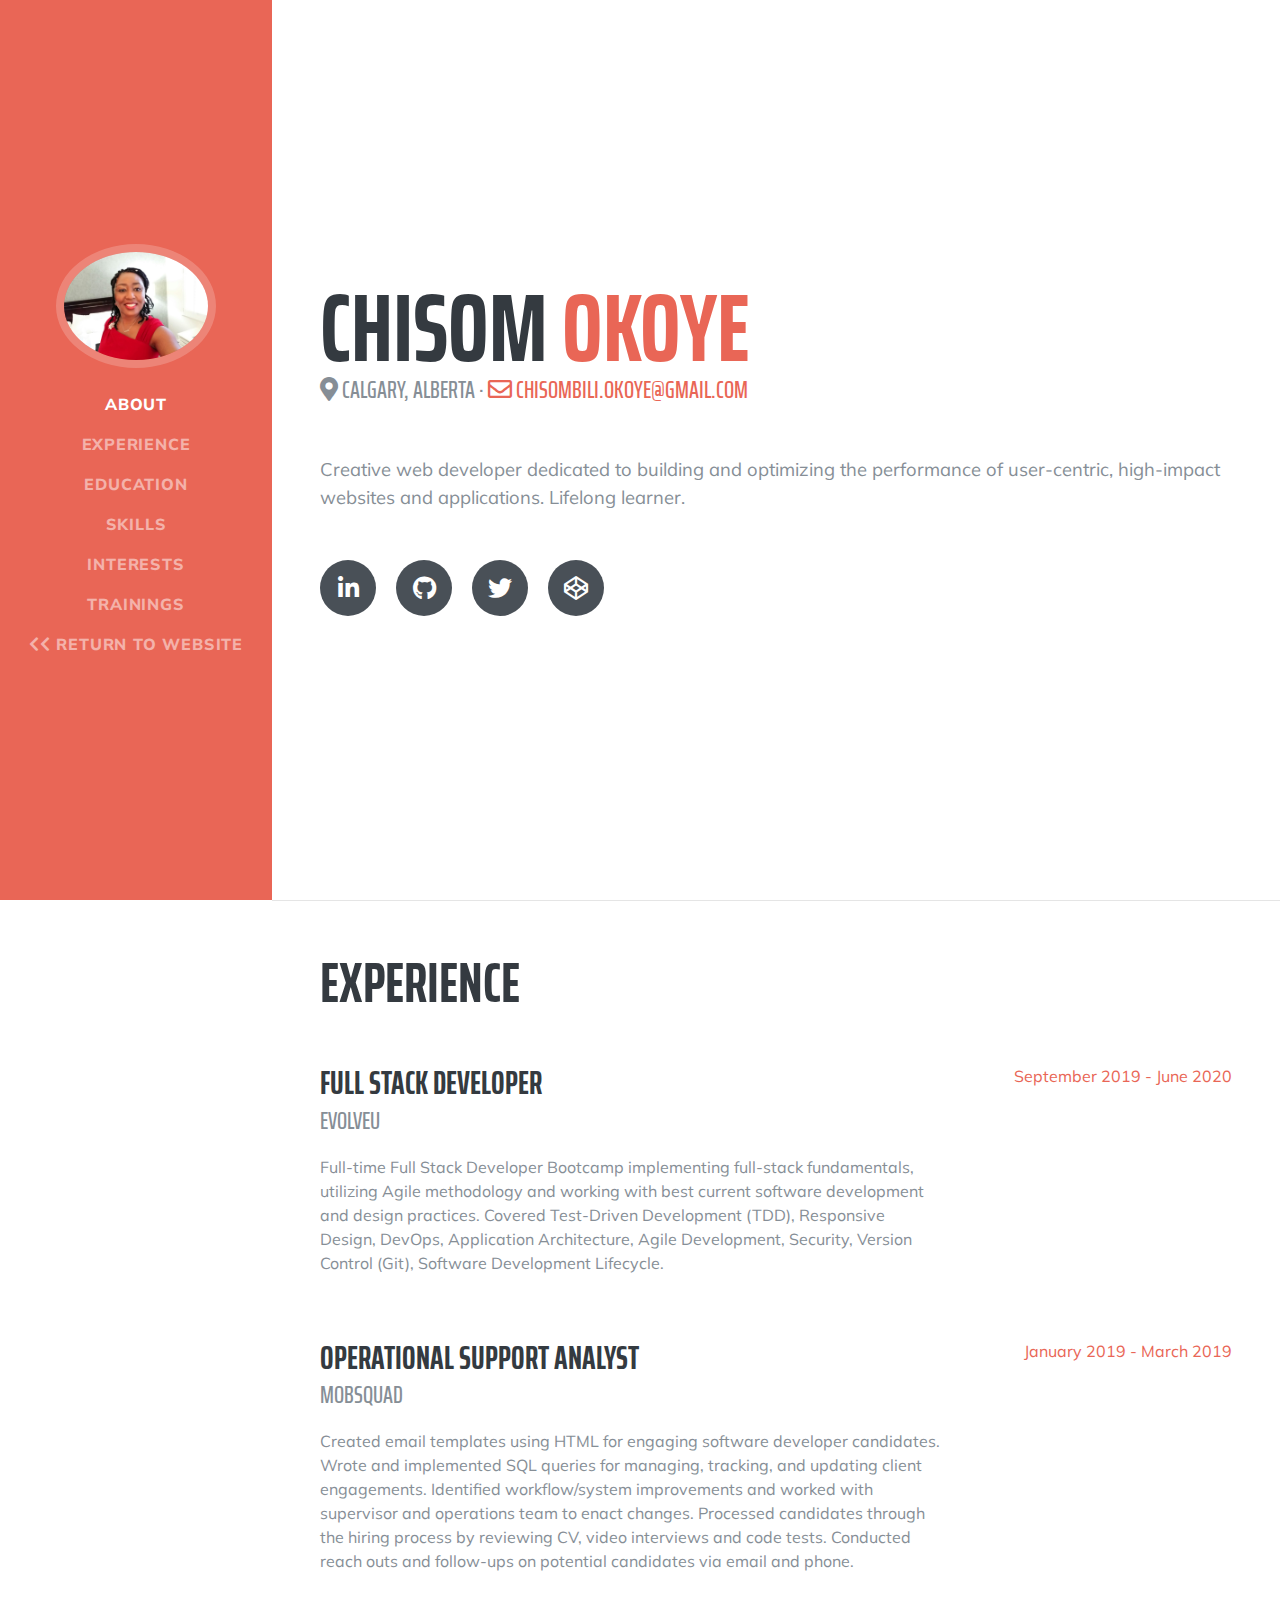
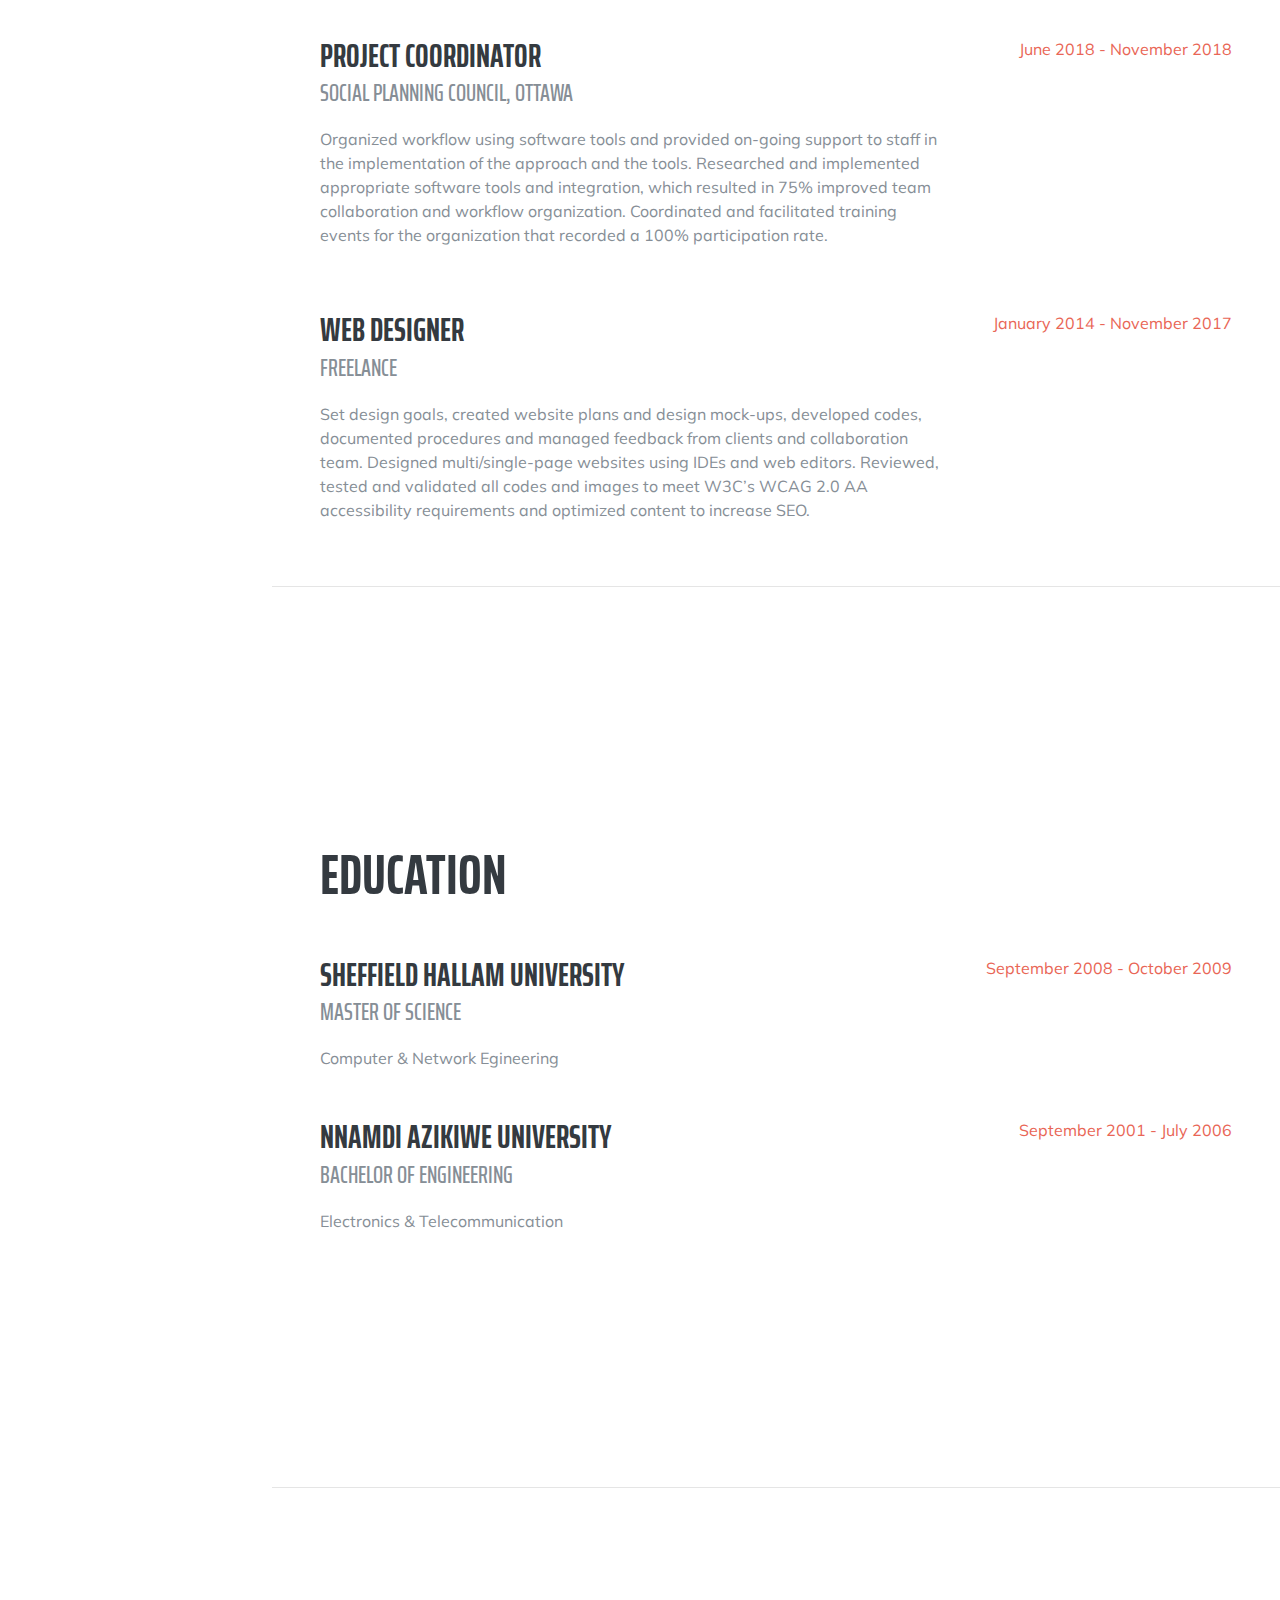
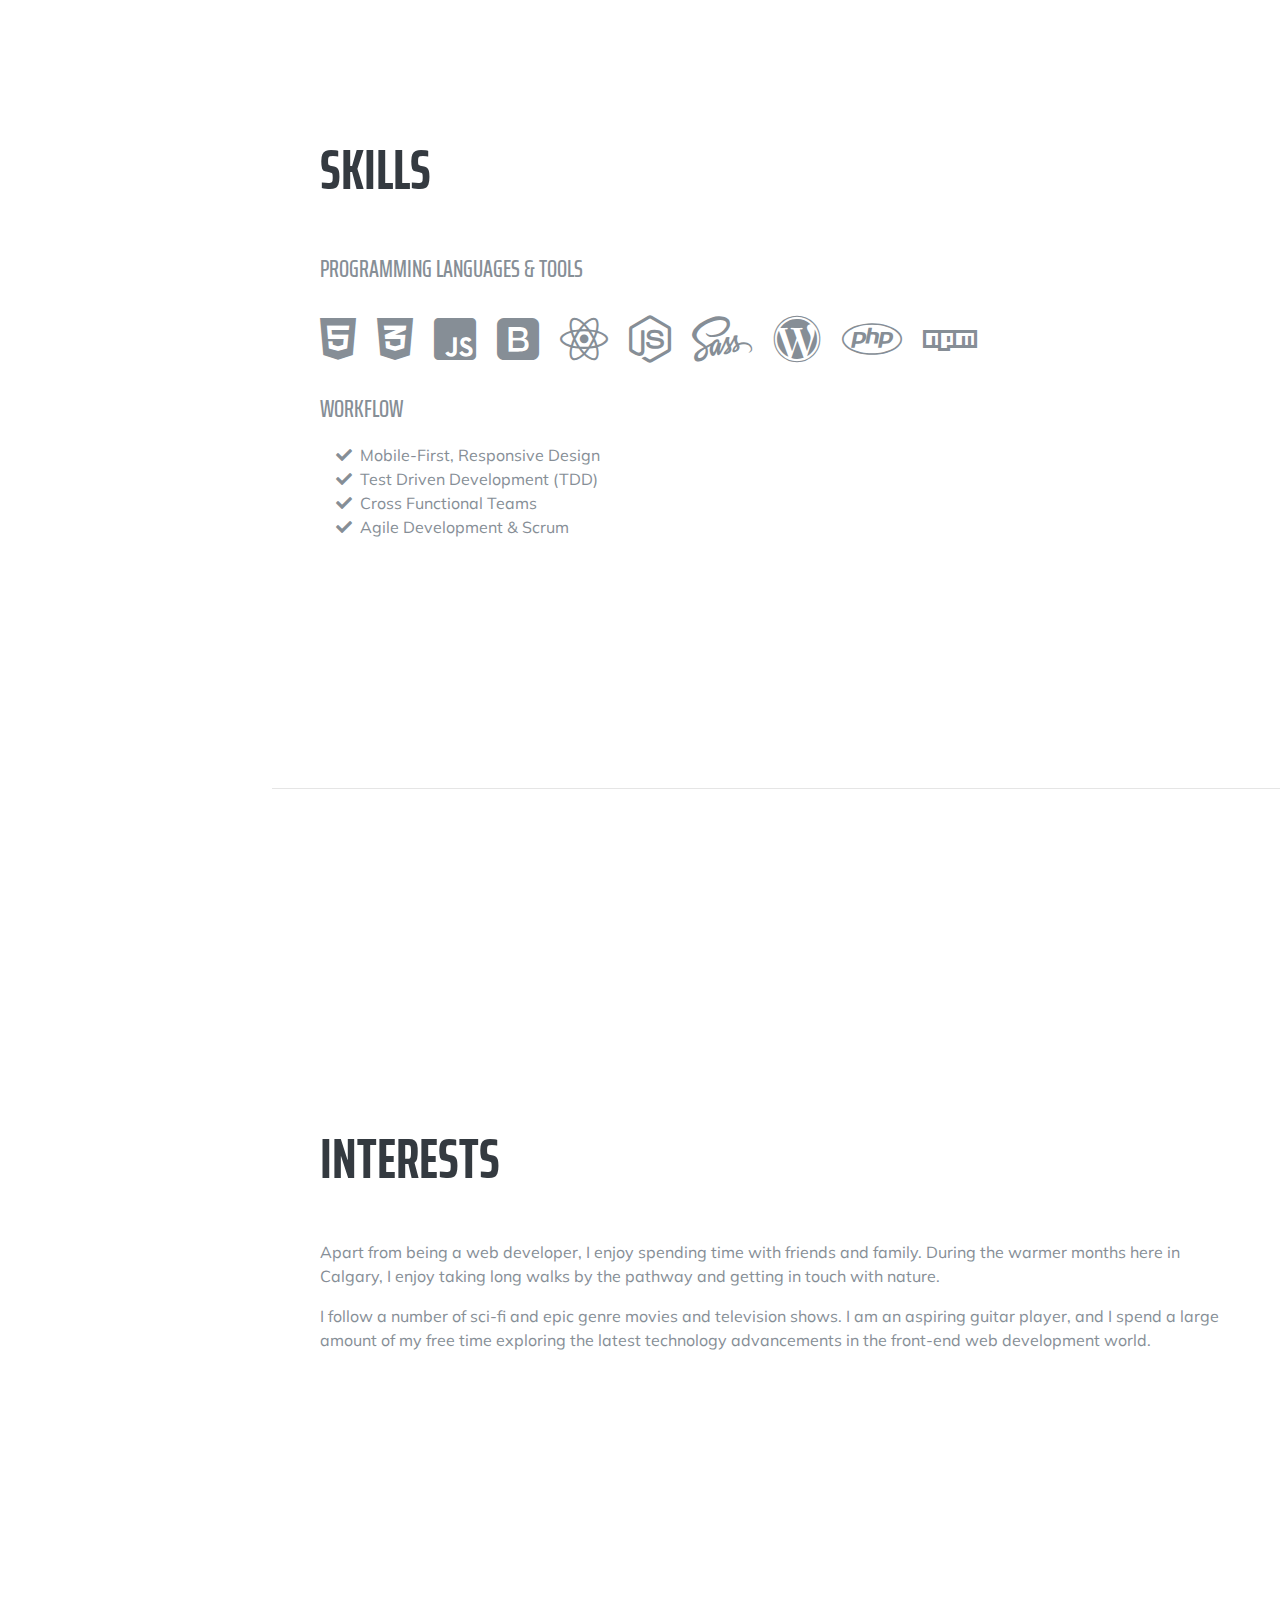
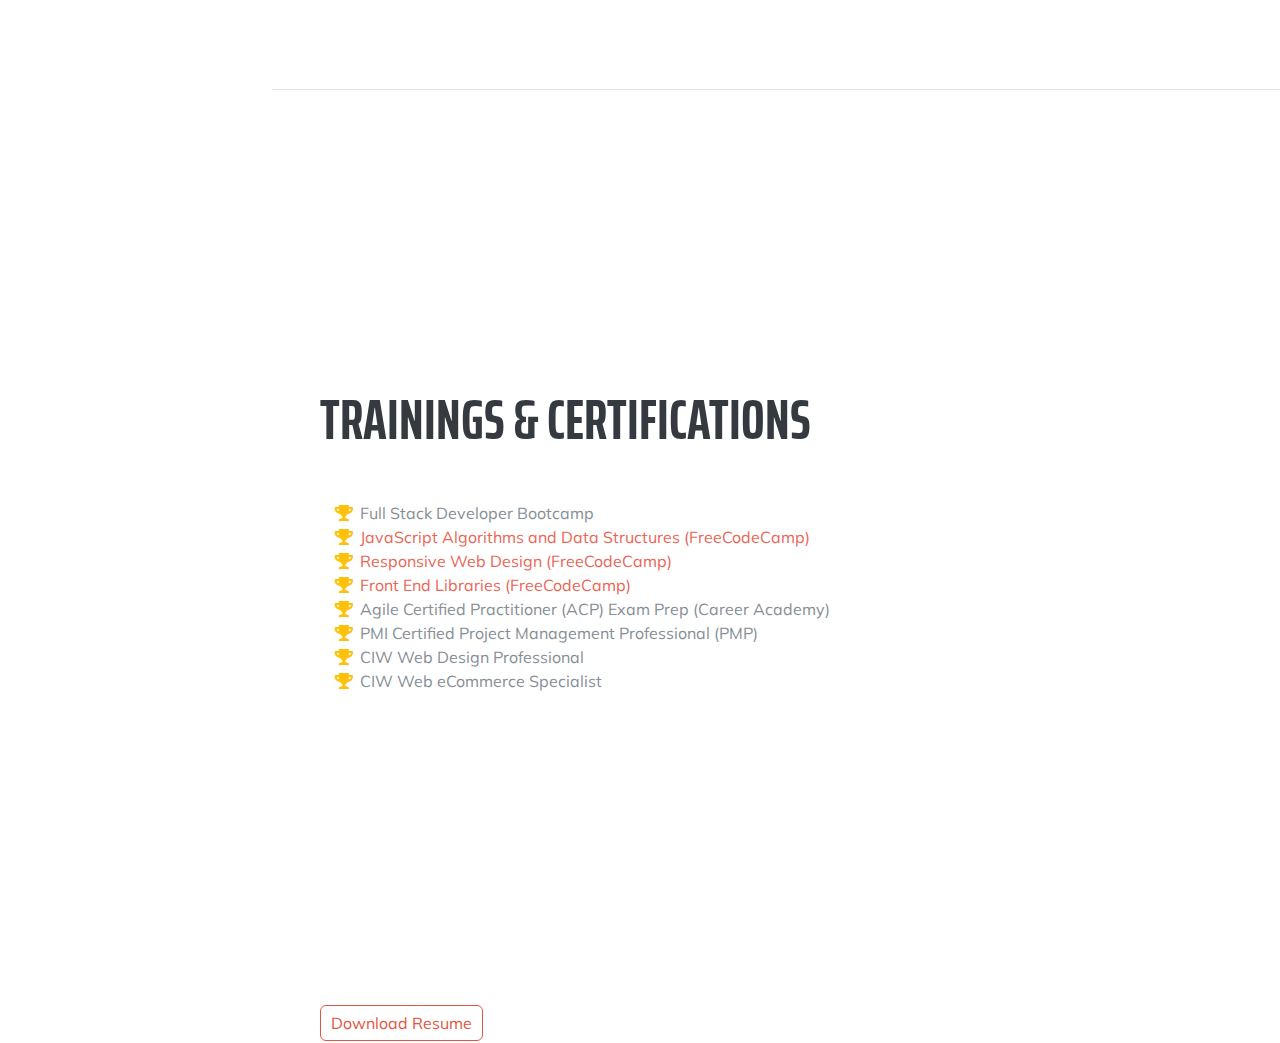
==== commit 059cc2dd: "Updated resume and certification-Front End FCC" ====
--- a/resume/index.html
+++ b/resume/index.html
@@ -183,6 +183,8 @@
               <h3 class="mb-0">Operational Support Analyst</h3>
               <div class="subheading mb-3">MobSquad</div>
               <p>
+                Created email templates using HTML for engaging software developer candidates.
+                Wrote and implemented SQL queries for managing, tracking, and updating client engagements.
                 Identified workflow/system improvements and worked with
                 supervisor and operations team to enact changes. Processed
                 candidates through the hiring process by reviewing CV, video
@@ -444,6 +446,14 @@
             </li>
             <li>
               <i class="fa-li fa fa-trophy text-warning"></i>
+              <a
+                href="https://www.freecodecamp.org/certification/trishachi/front-end-libraries"
+                target="_blank"
+                >Front End Libraries (FreeCodeCamp)</a
+              >
+            </li>
+            <li>
+              <i class="fa-li fa fa-trophy text-warning"></i>
               Agile Certified Practitioner (ACP) Exam Prep (Career Academy)
             </li>
             <li>
--- a/resume/css/resume.css
+++ b/resume/css/resume.css
@@ -170,7 +170,6 @@
 }
 
 .text-primary {
-  /* color: #BD5D38 !important; */
   color: #e96656 !important;
 }
 
@@ -181,7 +180,6 @@
 a:hover,
 a:focus,
 a:active {
-  /* color: #824027; */
   color: #e96656;
 }
 
@@ -200,7 +198,6 @@
 
 .siteBtn:hover {
   background: #e65541;
-
   color: #fff;
   text-decoration: none;
 }
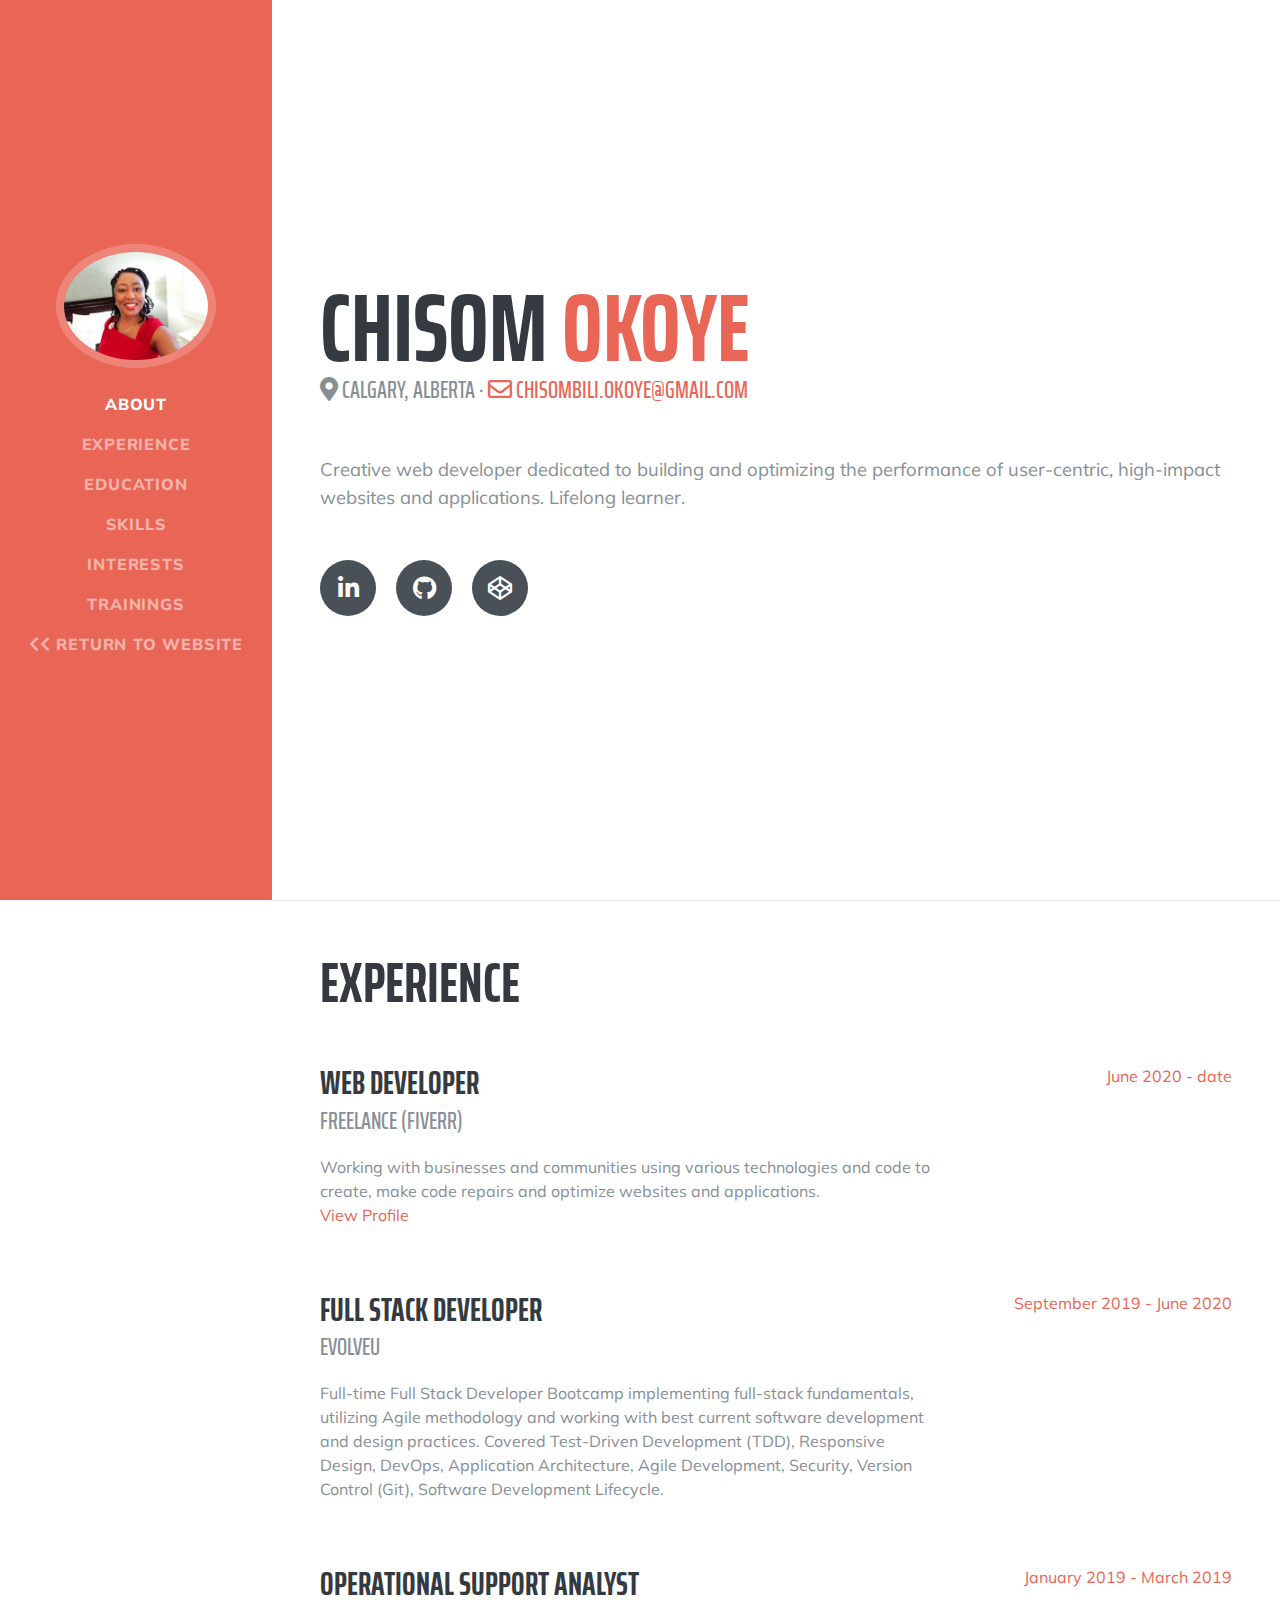
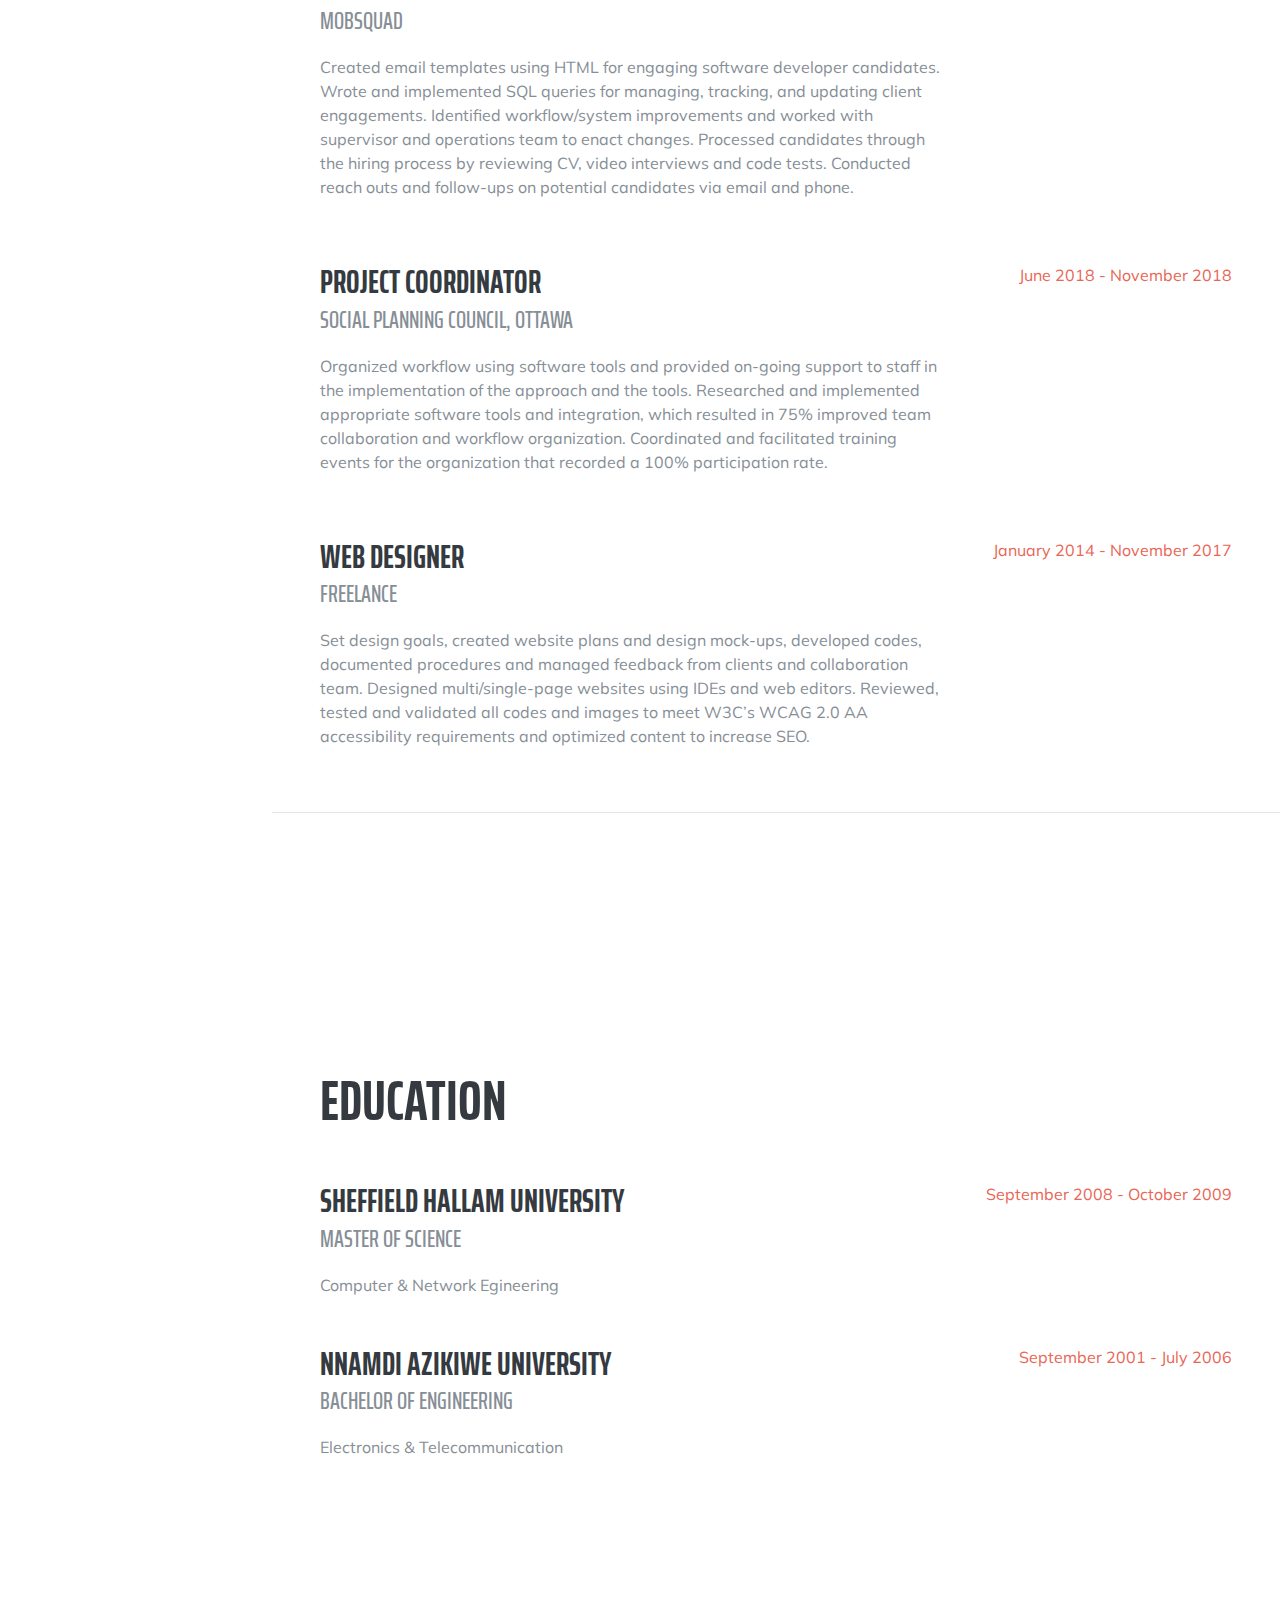
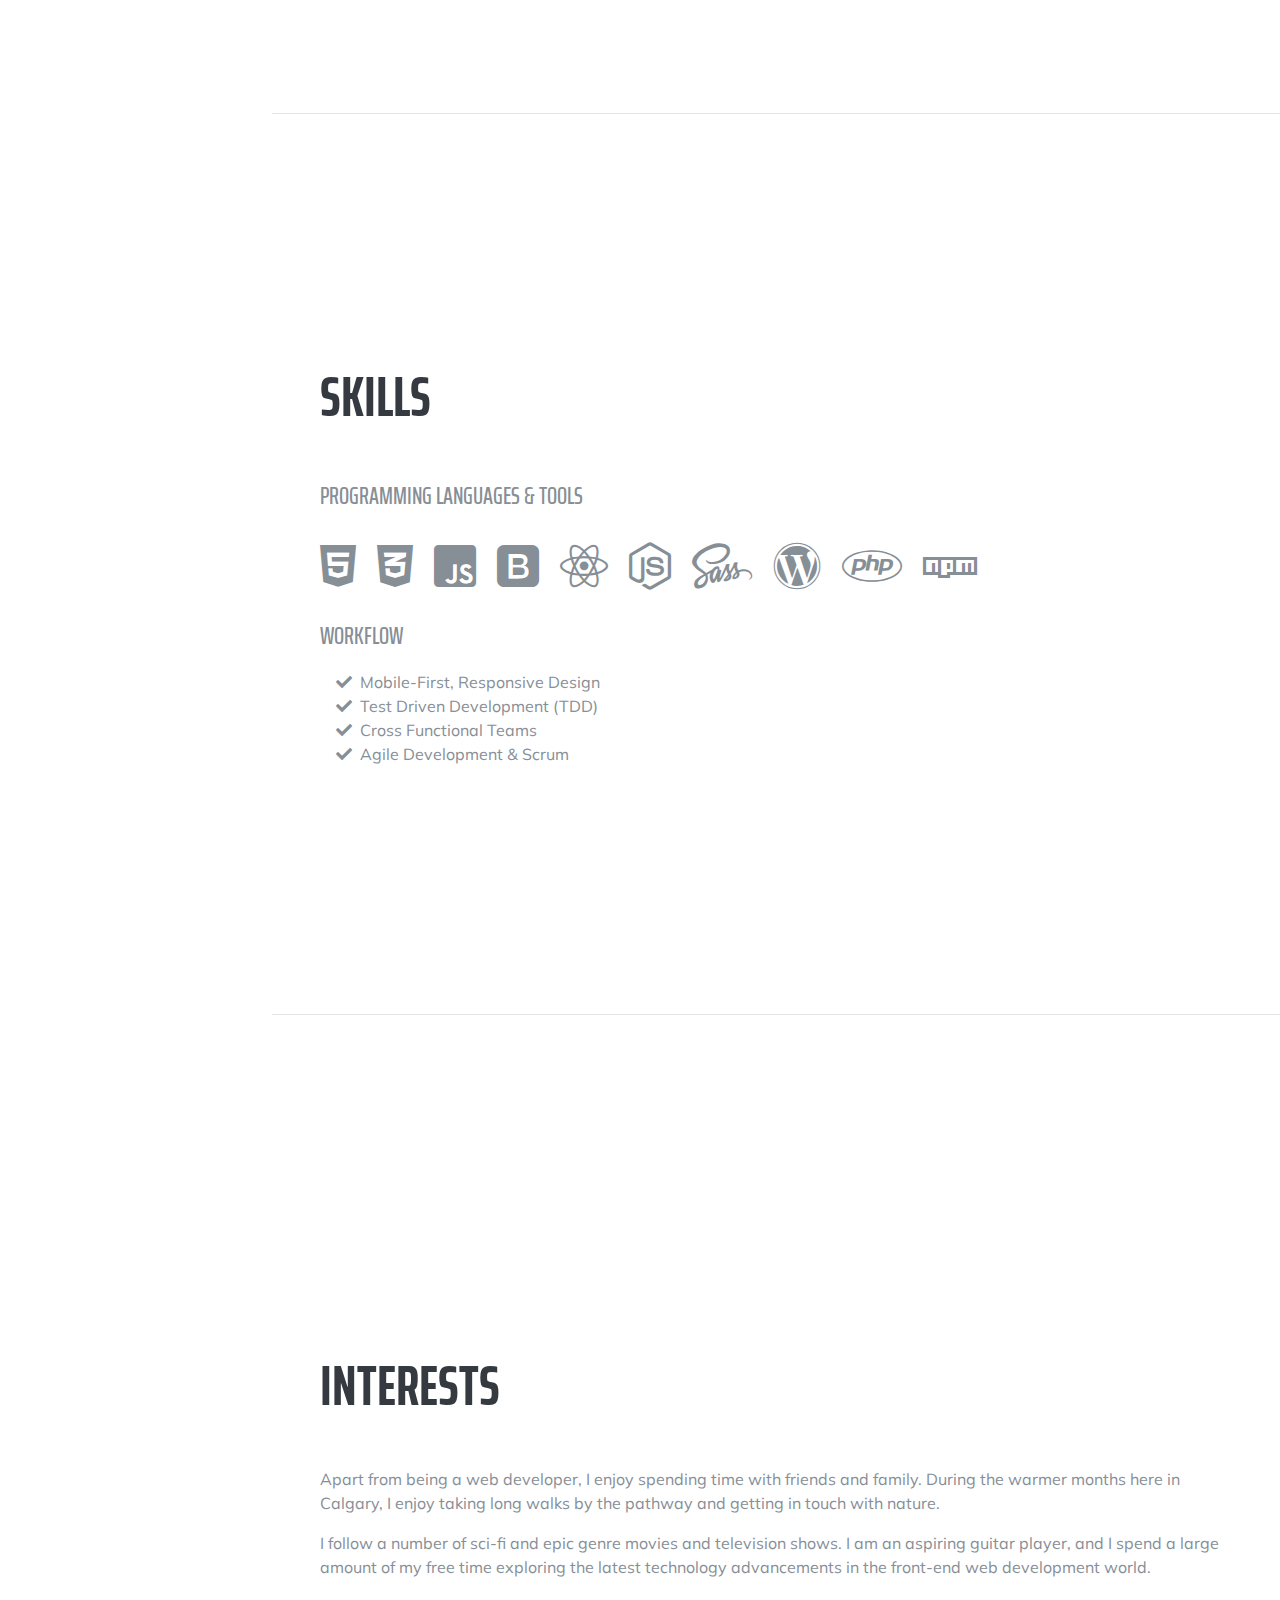
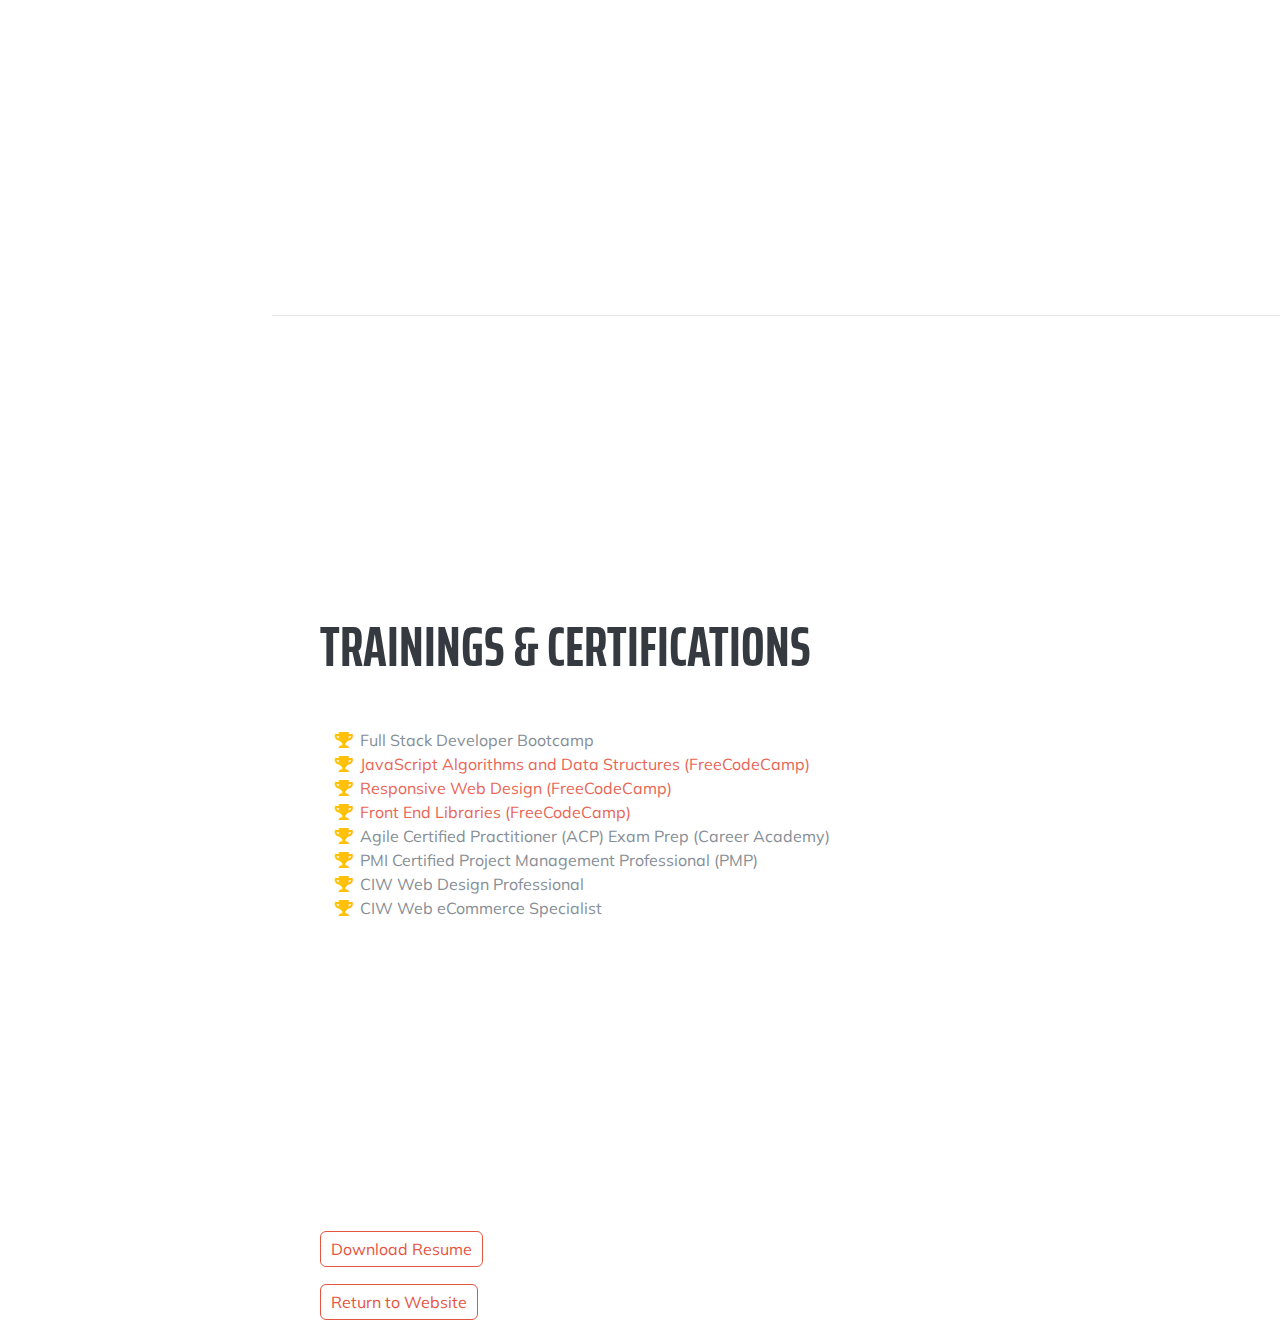
==== commit 0cf7a6e1: "Updates to online resume" ====
--- a/resume/index.html
+++ b/resume/index.html
@@ -137,9 +137,9 @@
             <a href="https://github.com/Trishachi">
               <i class="fab fa-github"></i>
             </a>
-            <a href="https://twitter.com/trishachi">
+            <!-- <a href="https://twitter.com/trishachi">
               <i class="fab fa-twitter"></i>
-            </a>
+            </a> -->
             <a href="https://codepen.io/trishachi">
               <i class="fab fa-codepen"></i>
             </a>
@@ -155,6 +155,24 @@
       >
         <div class="w-100">
           <h2 class="mb-5">Experience</h2>
+
+          <div
+            class="resume-item d-flex flex-column flex-md-row justify-content-between mb-5"
+          >
+            <div class="resume-content">
+              <h3 class="mb-0">Web Developer</h3>
+              <div class="subheading mb-3">Freelance (Fiverr)</div>
+              <p>
+                Working with businesses and communities using various technologies and code to create, 
+                make code repairs and optimize websites and applications. 
+                <br />
+                <a href="https://www.fiverr.com/trishachi" target="_blank" >View Profile</a>
+              </p>
+            </div>
+            <div class="resume-date text-md-right">
+              <span class="text-primary">June 2020 - date</span>
+            </div>
+          </div>
 
           <div
             class="resume-item d-flex flex-column flex-md-row justify-content-between mb-5"
@@ -473,12 +491,21 @@
         
       </section>
       <a
-          href="Chisom_Okoye_Developer.pdf"
+          href="/resume/Chisom_Okoye_FrontEndDeveloper_Resume.pdf"
           class="btn siteBtn resumeDlBtn"
           role="button"
           download
         >
               Download Resume
+        </a>
+        <br />
+        <a
+          href="https://trishachi.github.io/"
+          class="btn siteBtn resumeDlBtn"
+          role="button"
+          download
+        >
+              Return to Website
         </a>
     </div>
 
--- a/css/styles.css
+++ b/css/styles.css
@@ -32,6 +32,10 @@
 
 h1 {
   font-size: 2em;
+}
+
+h3 {
+  font-size: 1.65em;
 }
 
 ul,
@@ -126,6 +130,10 @@
   color: #e96656;
 }
 
+.navbar-toggler {
+  padding: 0.25rem 0.65rem 0.25rem 0.75rem;
+}
+
 .navbar-light .navbar-toggler:focus,
 .navbar-light .navbar-toggler:hover {
   background-color: #e96656;
@@ -144,9 +152,10 @@
 }
 
 header {
-  background: url("../images/workspaceBb.jpg") no-repeat top center;
+  background: linear-gradient(rgba(0,0,0,0.75), rgba(0,0,0,0.75)),url(../images/workspaceBb.jpg);
   background-size: cover;
-  background-position: center;
+  background-position: top center;
+  background-repeat: no-repeat;
   overflow: hidden;
   padding: 25px 0;
   line-height: 1.5;
@@ -218,7 +227,7 @@
 }
 
 /* Main Content Area Styles */
-.card {
+.card-home {
   margin: 30px;
   padding: 20px 40px 40px;
   border: 2px solid #ccc;
@@ -228,7 +237,7 @@
   text-align: left;
 }
 
-.card:hover {
+.card-home:hover {
   border-color: #e96656;
 }
 
@@ -280,7 +289,7 @@
 }
 
 .projects-section {
-  padding: 5rem 0;
+  padding: 0;
 }
 
 .projects-section .featured-text {
@@ -303,12 +312,104 @@
   .projects-section .project-text {
     padding: 5rem;
   }
-  .projects-section .project-text hr {
+  .projects-section .project-text hr,
+  .projects-section .text-container hr {
     border-color: #e65541;
     border-width: 0.25rem;
     width: 30%;
   }
 }
+
+/*##############################################*/
+/*----  Main Style  ----*/
+#cards_landscape_wrap-2 {
+  text-align: center;
+  background: #f7f7f7;
+}
+#cards_landscape_wrap-2 .container {
+  padding-top: 80px;
+  padding-bottom: 80px;
+}
+#cards_landscape_wrap-2 a {
+  text-decoration: none;
+  outline: none;
+}
+#cards_landscape_wrap-2 .card-flyer {
+  border-radius: 5px;
+}
+#cards_landscape_wrap-2 .card-flyer .image-box {
+  background: #ffffff;
+  overflow: hidden;
+  box-shadow: 0px 2px 15px rgba(0, 0, 0, 0.5);
+  border-radius: 5px;
+}
+#cards_landscape_wrap-2 .card-flyer .image-box img {
+  -webkit-transition: all 0.9s ease;
+  -moz-transition: all 0.9s ease;
+  -o-transition: all 0.9s ease;
+  -ms-transition: all 0.9s ease;
+  width: 100%;
+  height: 200px;
+}
+#cards_landscape_wrap-2 .card-flyer:hover .image-box img {
+  opacity: 0.7;
+  -webkit-transform: scale(1.15);
+  -moz-transform: scale(1.15);
+  -ms-transform: scale(1.15);
+  -o-transform: scale(1.15);
+  transform: scale(1.15);
+}
+#cards_landscape_wrap-2 .card-flyer .text-box {
+  text-align: center;
+}
+#cards_landscape_wrap-2 .card-flyer .text-box .text-container {
+  padding: 30px 18px;
+}
+#cards_landscape_wrap-2 .card-flyer {
+  background: #ffffff;
+  margin-top: 50px;
+  -webkit-transition: all 0.2s ease-in;
+  -moz-transition: all 0.2s ease-in;
+  -ms-transition: all 0.2s ease-in;
+  -o-transition: all 0.2s ease-in;
+  transition: all 0.2s ease-in;
+  box-shadow: 0px 3px 4px rgba(0, 0, 0, 0.4);
+}
+#cards_landscape_wrap-2 .card-flyer:hover {
+  background: #fff;
+  box-shadow: 0px 15px 26px rgba(0, 0, 0, 0.5);
+  -webkit-transition: all 0.2s ease-in;
+  -moz-transition: all 0.2s ease-in;
+  -ms-transition: all 0.2s ease-in;
+  -o-transition: all 0.2s ease-in;
+  transition: all 0.2s ease-in;
+  margin-top: 50px;
+}
+
+#cards_landscape_wrap-2 .card-flyer .text-box p {
+  margin-top: 10px;
+  margin-bottom: 0px;
+  padding-bottom: 0px;
+  font-size: 14px;
+  letter-spacing: 1px;
+  color: #000000;
+}
+#cards_landscape_wrap-2 .card-flyer .text-box h4 {
+  margin-top: 0px;
+  margin-bottom: 4px;
+  font-size: 1.25em;
+  font-weight: bold;
+  letter-spacing: 1px;
+  color: #000000;
+}
+
+.card-frontend-projects {
+  text-align: center;
+}
+
+/* #frontendProjects .projects-section {
+  padding-bottom: 0 !important;
+} */
 
 /* Contact Page Styles */
 #contactImage {
